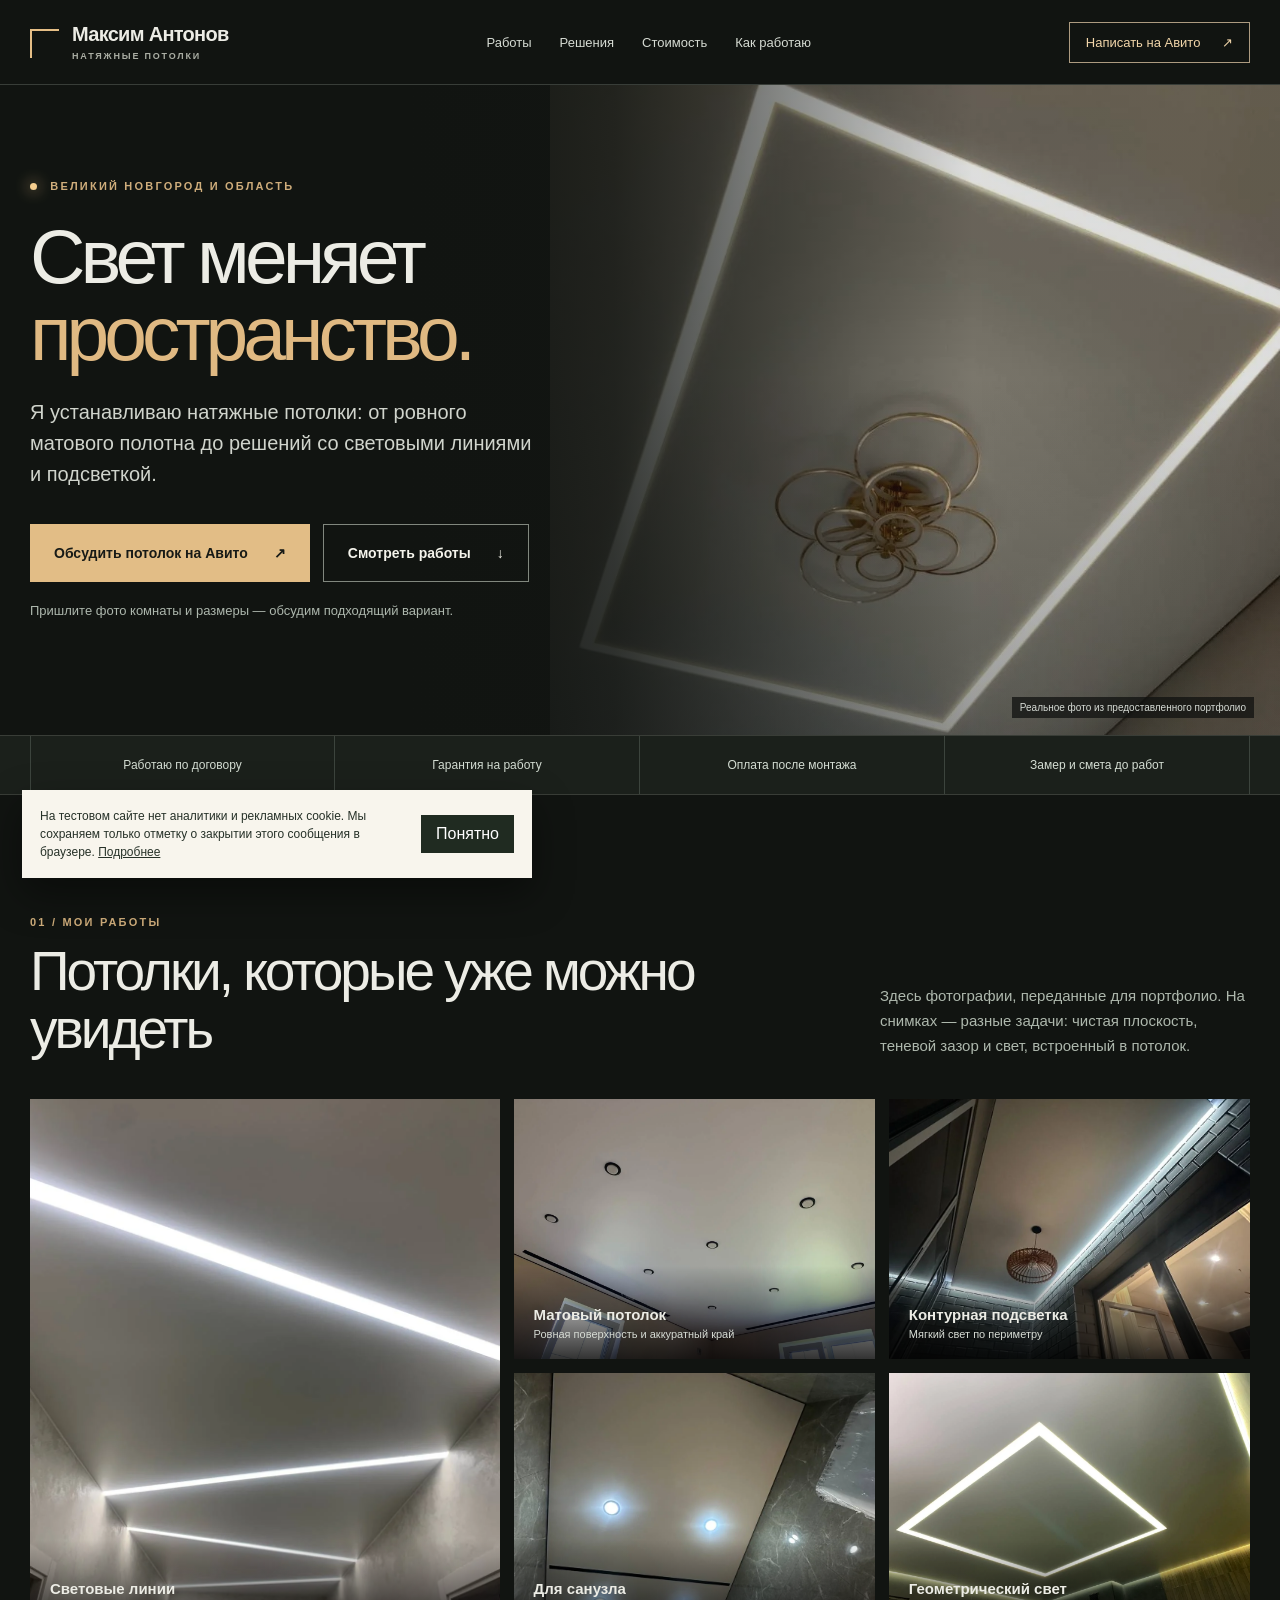
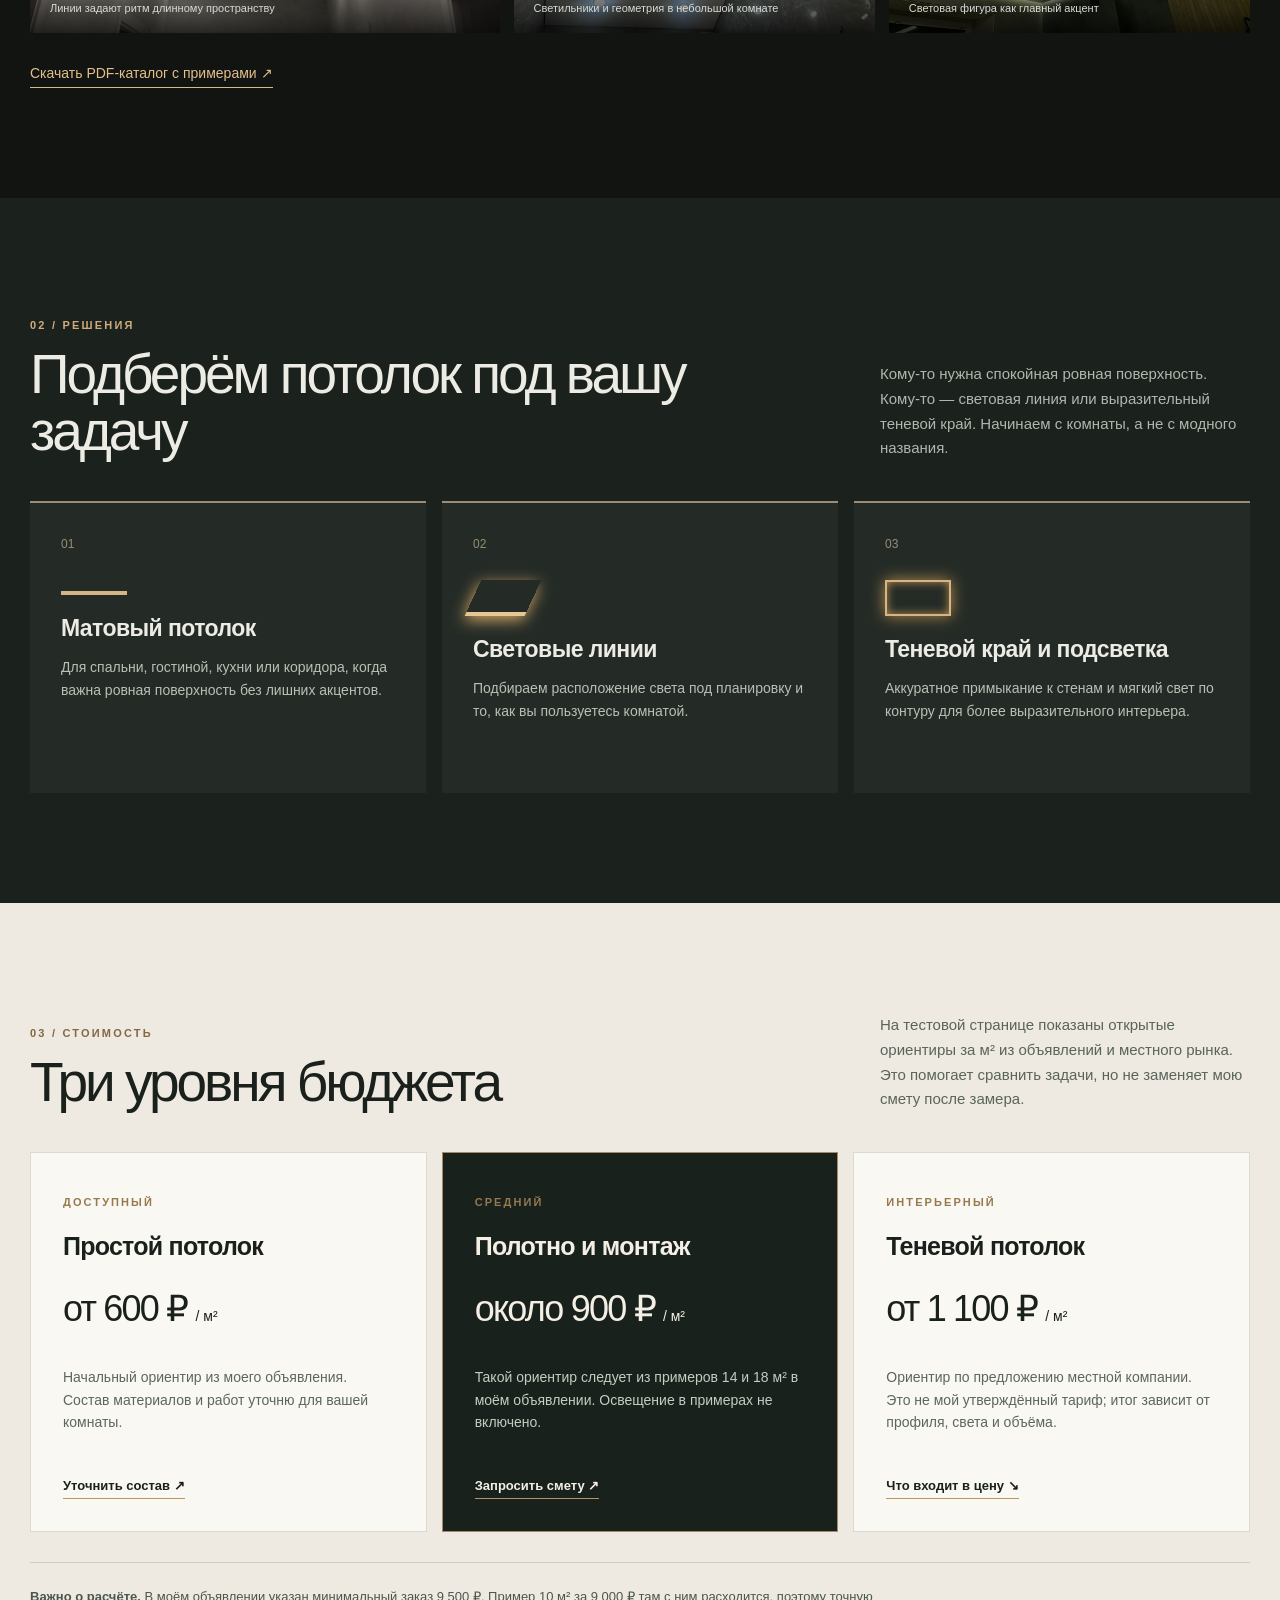
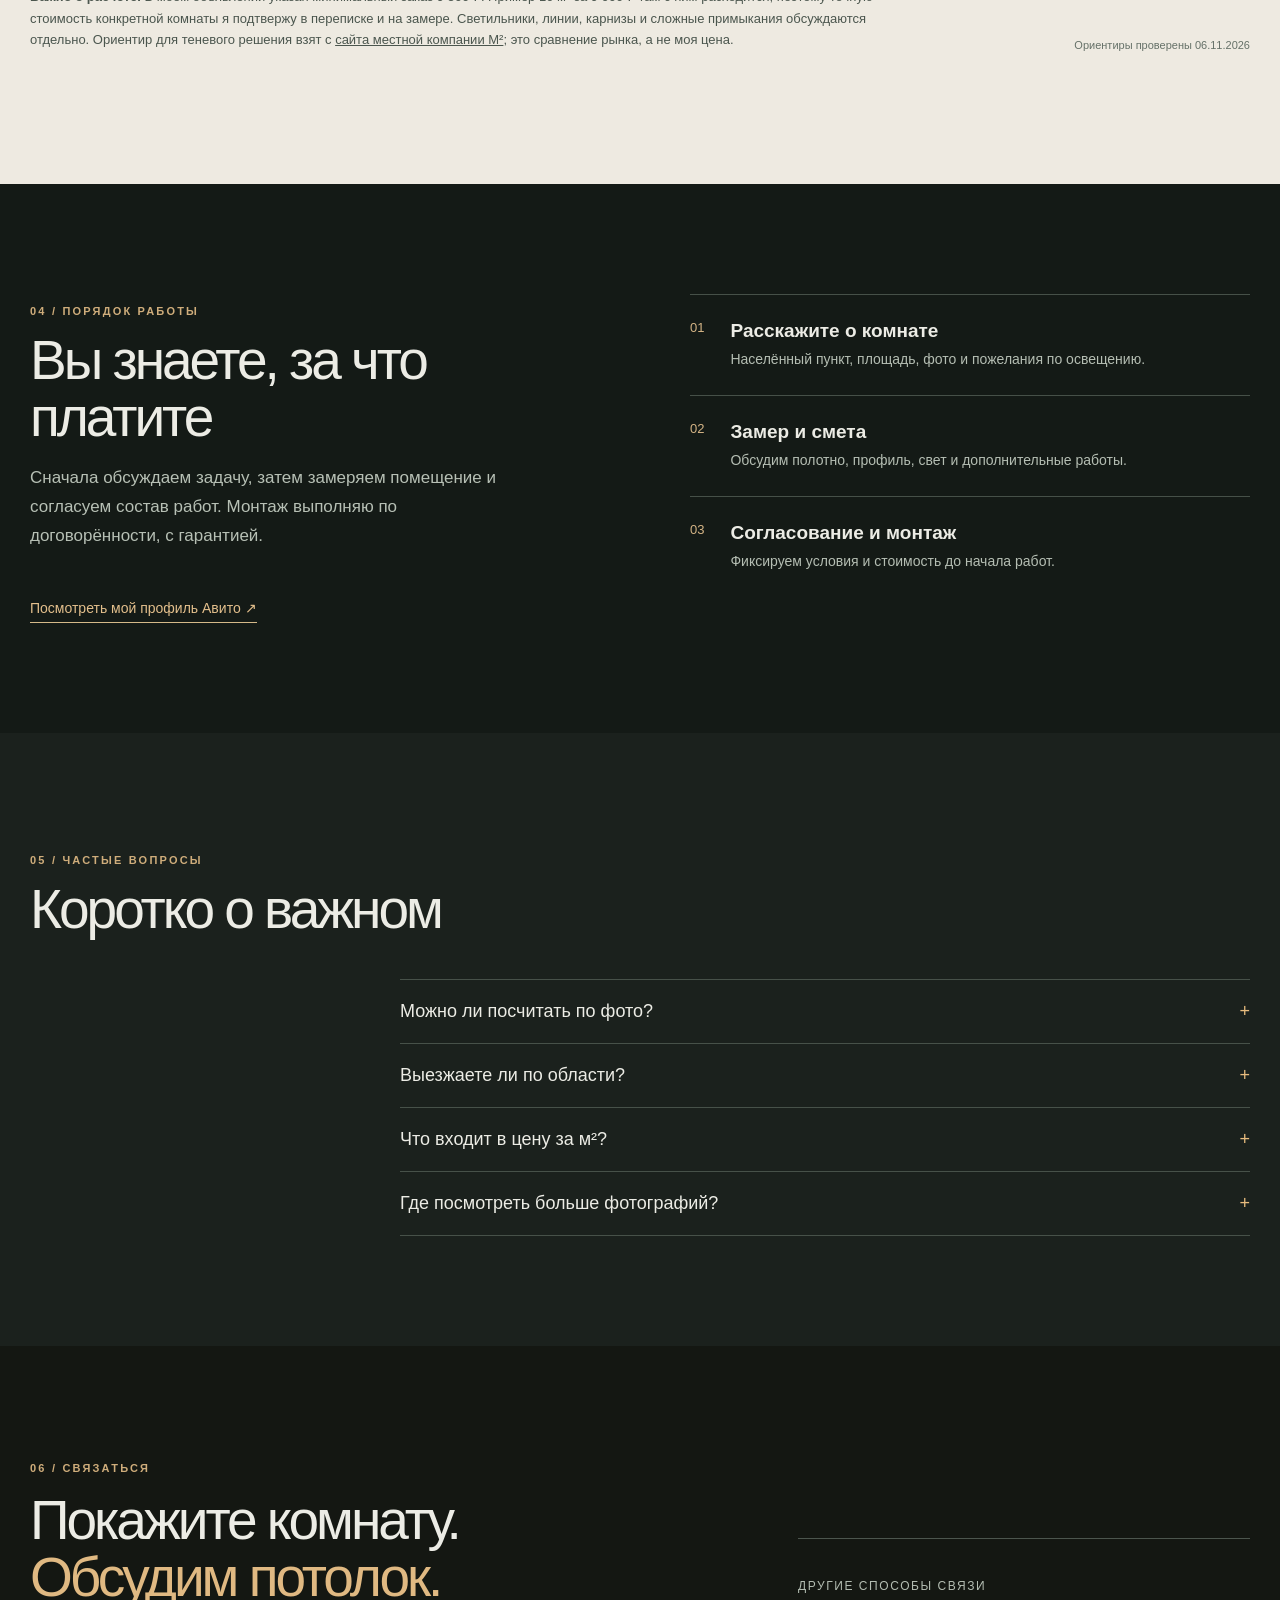
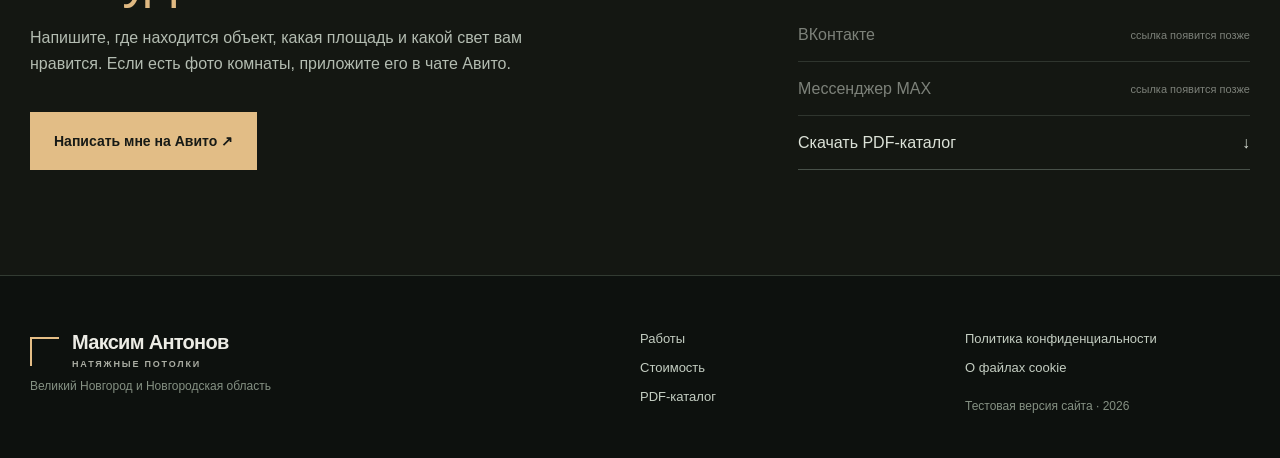
==== index.html @ 6963fe4f "Add dark stretch ceiling site concept" ====
<!doctype html>
<html lang="ru">
<head>
  <meta charset="utf-8">
  <meta name="viewport" content="width=device-width, initial-scale=1">
  <meta name="robots" content="noindex,nofollow">
  <meta name="theme-color" content="#101210">
  <title>Натяжные потолки в Великом Новгороде — Максим Антонов</title>
  <meta name="description" content="Монтаж натяжных потолков в Великом Новгороде и Новгородской области. Реальные фотографии работ, варианты потолков и ориентиры стоимости. Связь с Максимом через Авито.">
  <link rel="icon" href="favicon.svg" type="image/svg+xml">
  <link rel="stylesheet" href="styles.css">
  <script defer src="script.js"></script>
</head>
<body>
  <a class="skip" href="#main">Перейти к содержанию</a>
  <header class="site-header" id="top">
    <div class="shell header-inner">
      <a class="brand" href="#top" aria-label="Максим Антонов — главная"><span class="brand-icon" aria-hidden="true"></span><span>Максим Антонов<small>НАТЯЖНЫЕ ПОТОЛКИ</small></span></a>
      <nav class="desktop-nav" aria-label="Основная навигация"><a href="#work">Работы</a><a href="#solutions">Решения</a><a href="#prices">Стоимость</a><a href="#process">Как работаю</a></nav>
      <a class="header-contact" href="https://www.avito.ru/brands/481987609454671347df2f9328cf7c9d?src=sharing" target="_blank" rel="noopener noreferrer">Написать на Авито <span aria-hidden="true">↗</span></a>
      <button class="menu-toggle" aria-label="Открыть меню" aria-expanded="false" aria-controls="mobile-nav"><span></span><span></span></button>
    </div>
    <nav class="mobile-nav" id="mobile-nav" aria-label="Мобильная навигация" hidden><a href="#work">Работы</a><a href="#solutions">Решения</a><a href="#prices">Стоимость</a><a href="#process">Как работаю</a><a href="#contact">Контакты</a></nav>
  </header>

  <main id="main">
    <section class="hero" aria-labelledby="hero-title">
      <div class="hero-photo"><img src="assets/hero-light-frame.webp" width="960" height="1280" alt="Потолок с прямоугольной световой линией и центральной люстрой" fetchpriority="high"></div>
      <div class="hero-wash"></div>
      <div class="shell hero-content"><p class="overline"><span class="spark"></span> Великий Новгород и область</p><h1 id="hero-title">Свет меняет <em>пространство.</em></h1><p class="hero-sub">Я устанавливаю натяжные потолки: от ровного матового полотна до решений со световыми линиями и подсветкой.</p><div class="hero-actions"><a class="button primary" href="https://www.avito.ru/velikiy_novgorod/predlozheniya_uslug/natyazhnye_potolki_bez_posrednikov_4459414361" target="_blank" rel="noopener noreferrer">Обсудить потолок на Авито <span aria-hidden="true">↗</span></a><a class="button secondary" href="#work">Смотреть работы <span aria-hidden="true">↓</span></a></div><p class="hero-detail">Пришлите фото комнаты и размеры — обсудим подходящий вариант.</p></div>
      <span class="hero-photo-label">Реальное фото из предоставленного портфолио</span>
    </section>

    <section class="trust-strip" aria-label="Условия работы"><div class="shell trust-items"><span>Работаю по договору</span><span>Гарантия на работу</span><span>Оплата после монтажа</span><span>Замер и смета до работ</span></div></section>

    <section class="section work-section" id="work"><div class="shell"><div class="section-head"><div><p class="eyebrow">01 / Мои работы</p><h2>Потолки, которые уже можно увидеть</h2></div><p>Здесь фотографии, переданные для портфолио. На снимках — разные задачи: чистая плоскость, теневой зазор и свет, встроенный в потолок.</p></div><div class="gallery"><figure class="gallery-main"><img src="assets/light-lines-hall.webp" width="960" height="1280" loading="lazy" alt="Световые линии в потолке коридора"><figcaption><b>Световые линии</b><span>Линии задают ритм длинному пространству</span></figcaption></figure><figure><img src="assets/matte-shadow.webp" width="1280" height="960" loading="lazy" alt="Матовый потолок с точечными светильниками и теневым зазором"><figcaption><b>Матовый потолок</b><span>Ровная поверхность и аккуратный край</span></figcaption></figure><figure><img src="assets/balcony-light.webp" width="960" height="1280" loading="lazy" alt="Натяжной потолок на балконе с контурной подсветкой"><figcaption><b>Контурная подсветка</b><span>Мягкий свет по периметру</span></figcaption></figure><figure><img src="assets/bathroom-shadow.webp" width="960" height="1280" loading="lazy" alt="Потолок в санузле с точечными светильниками и чёрной декоративной линией"><figcaption><b>Для санузла</b><span>Светильники и геометрия в небольшой комнате</span></figcaption></figure><figure><img src="assets/light-diamond.webp" width="1280" height="960" loading="lazy" alt="Геометрическая световая линия в потолке"><figcaption><b>Геометрический свет</b><span>Световая фигура как главный акцент</span></figcaption></figure></div><a class="inline-link" href="catalog.pdf" download>Скачать PDF-каталог с примерами <span aria-hidden="true">↗</span></a></div></section>

    <section class="section solutions-section" id="solutions"><div class="shell"><div class="section-head"><div><p class="eyebrow">02 / Решения</p><h2>Подберём потолок под вашу задачу</h2></div><p>Кому-то нужна спокойная ровная поверхность. Кому-то — световая линия или выразительный теневой край. Начинаем с комнаты, а не с модного названия.</p></div><div class="solution-grid"><article class="solution"><span>01</span><div class="solution-icon basic" aria-hidden="true"></div><h3>Матовый потолок</h3><p>Для спальни, гостиной, кухни или коридора, когда важна ровная поверхность без лишних акцентов.</p></article><article class="solution"><span>02</span><div class="solution-icon line" aria-hidden="true"></div><h3>Световые линии</h3><p>Подбираем расположение света под планировку и то, как вы пользуетесь комнатой.</p></article><article class="solution"><span>03</span><div class="solution-icon glow" aria-hidden="true"></div><h3>Теневой край и подсветка</h3><p>Аккуратное примыкание к стенам и мягкий свет по контуру для более выразительного интерьера.</p></article></div></div></section>

    <section class="section price-section" id="prices"><div class="shell"><div class="section-head"><div><p class="eyebrow">03 / Стоимость</p><h2>Три уровня бюджета</h2></div><p>На тестовой странице показаны открытые ориентиры за м² из объявлений и местного рынка. Это помогает сравнить задачи, но не заменяет мою смету после замера.</p></div><div class="price-grid"><article class="price-card"><p class="tier">Доступный</p><h3>Простой потолок</h3><p class="price">от 600 ₽ <small>/ м²</small></p><p>Начальный ориентир из моего объявления. Состав материалов и работ уточню для вашей комнаты.</p><a href="https://www.avito.ru/velikiy_novgorod/predlozheniya_uslug/natyazhnye_potolki_bez_posrednikov_4459414361" target="_blank" rel="noopener noreferrer">Уточнить состав ↗</a></article><article class="price-card featured"><p class="tier">Средний</p><h3>Полотно и монтаж</h3><p class="price">около 900 ₽ <small>/ м²</small></p><p>Такой ориентир следует из примеров 14 и 18 м² в моём объявлении. Освещение в примерах не включено.</p><a href="https://www.avito.ru/velikiy_novgorod/predlozheniya_uslug/natyazhnye_potolki_bez_posrednikov_4459414361" target="_blank" rel="noopener noreferrer">Запросить смету ↗</a></article><article class="price-card"><p class="tier">Интерьерный</p><h3>Теневой потолок</h3><p class="price">от 1 100 ₽ <small>/ м²</small></p><p>Ориентир по предложению местной компании. Это не мой утверждённый тариф; итог зависит от профиля, света и объёма.</p><a href="#price-note">Что входит в цену ↘</a></article></div><div class="price-note" id="price-note"><p><strong>Важно о расчёте.</strong> В моём объявлении указан минимальный заказ 9 500 ₽. Пример 10 м² за 9 000 ₽ там с ним расходится, поэтому точную стоимость конкретной комнаты я подтвержу в переписке и на замере. Светильники, линии, карнизы и сложные примыкания обсуждаются отдельно. Ориентир для теневого решения взят с <a href="https://m2potolok.ru/" target="_blank" rel="noopener noreferrer">сайта местной компании М²</a>; это сравнение рынка, а не моя цена.</p><span>Ориентиры проверены 06.11.2026</span></div></div></section>

    <section class="section process-section" id="process"><div class="shell process-layout"><div><p class="eyebrow">04 / Порядок работы</p><h2>Вы знаете, за что платите</h2><p class="process-lead">Сначала обсуждаем задачу, затем замеряем помещение и согласуем состав работ. Монтаж выполняю по договорённости, с гарантией.</p><a class="inline-link" href="https://www.avito.ru/brands/481987609454671347df2f9328cf7c9d?src=sharing" target="_blank" rel="noopener noreferrer">Посмотреть мой профиль Авито ↗</a></div><ol><li><span>01</span><div><h3>Расскажите о комнате</h3><p>Населённый пункт, площадь, фото и пожелания по освещению.</p></div></li><li><span>02</span><div><h3>Замер и смета</h3><p>Обсудим полотно, профиль, свет и дополнительные работы.</p></div></li><li><span>03</span><div><h3>Согласование и монтаж</h3><p>Фиксируем условия и стоимость до начала работ.</p></div></li></ol></div></section>

    <section class="section faq-section" id="faq"><div class="shell"><div class="section-head"><div><p class="eyebrow">05 / Частые вопросы</p><h2>Коротко о важном</h2></div></div><div class="faq-list"><details><summary>Можно ли посчитать по фото?</summary><p>По фото и размерам я смогу обсудить вариант и дать предварительный ориентир. Точную смету подготовлю после уточнения деталей и замера.</p></details><details><summary>Выезжаете ли по области?</summary><p>Напишите ваш населённый пункт. Возможность и стоимость выезда уточню с учётом расстояния и объёма работ.</p></details><details><summary>Что входит в цену за м²?</summary><p>Состав зависит от выбранного решения. В базовом ориентире нужно отдельно уточнять полотно, профиль, монтаж и свет. Поэтому перед работой согласуем полную смету.</p></details><details><summary>Где посмотреть больше фотографий?</summary><p>Скачайте PDF-каталог на этой странице или напишите мне на Авито — покажу подходящие примеры для вашей комнаты.</p></details></div></div></section>

    <section class="contact-section" id="contact"><div class="shell contact-layout"><div><p class="eyebrow">06 / Связаться</p><h2>Покажите комнату.<br><em>Обсудим потолок.</em></h2><p>Напишите, где находится объект, какая площадь и какой свет вам нравится. Если есть фото комнаты, приложите его в чате Авито.</p><a class="button primary" href="https://www.avito.ru/brands/481987609454671347df2f9328cf7c9d?src=sharing" target="_blank" rel="noopener noreferrer">Написать мне на Авито ↗</a></div><div class="contact-other"><p>Другие способы связи</p><button type="button" disabled title="Ссылка будет добавлена позже">ВКонтакте <span>ссылка появится позже</span></button><button type="button" disabled title="Ссылка будет добавлена позже">Мессенджер MAX <span>ссылка появится позже</span></button><a href="catalog.pdf" download>Скачать PDF-каталог <span aria-hidden="true">↓</span></a></div></div></section>
  </main>
  <footer class="site-footer"><div class="shell footer-grid"><div><a class="brand" href="#top"><span class="brand-icon" aria-hidden="true"></span><span>Максим Антонов<small>НАТЯЖНЫЕ ПОТОЛКИ</small></span></a><p>Великий Новгород и Новгородская область</p></div><div><a href="#work">Работы</a><a href="#prices">Стоимость</a><a href="catalog.pdf" download>PDF-каталог</a></div><div><a href="privacy.html">Политика конфиденциальности</a><a href="privacy.html#cookies">О файлах cookie</a><p>Тестовая версия сайта · 2026</p></div></div></footer>
  <aside class="cookie-note" id="cookie-note" aria-label="Информация о хранении настроек" hidden><p>На тестовом сайте нет аналитики и рекламных cookie. Мы сохраняем только отметку о закрытии этого сообщения в браузере. <a href="privacy.html#cookies">Подробнее</a></p><button type="button" id="cookie-ok">Понятно</button></aside>
</body>
</html>
---- styles.css ----
@font-face{font-family:Inter;src:local('Arial')}*{box-sizing:border-box}html{scroll-behavior:smooth}body{margin:0;background:#111411;color:#ecece5;font-family:Arial,Helvetica,sans-serif}img{display:block;max-width:100%}a{color:inherit}button{font:inherit}.shell{width:min(1220px,calc(100% - 52px));margin-inline:auto}.skip{position:absolute;left:15px;top:-80px;background:#e9c797;color:#111;padding:12px;z-index:100}.skip:focus{top:12px}a:focus-visible,button:focus-visible,summary:focus-visible{outline:3px solid #e8bd75;outline-offset:4px}.site-header{position:relative;z-index:20;background:#111411;border-bottom:1px solid #383d38}.header-inner{display:flex;align-items:center;justify-content:space-between;gap:30px;min-height:84px}.brand{display:inline-flex;align-items:center;gap:13px;text-decoration:none;font-size:20px;font-weight:700;letter-spacing:-.035em;white-space:nowrap}.brand small{display:block;font-size:9px;letter-spacing:.2em;color:#abaea4;margin-top:5px}.brand-icon{width:29px;height:29px;border-top:2px solid #e5be86;border-left:2px solid #e5be86;transform:translateY(1px)}.desktop-nav{display:flex;gap:28px}.desktop-nav a,.header-contact{text-decoration:none;font-size:13px;color:#d6dbd3}.desktop-nav a:hover,.header-contact:hover{color:#eac791}.header-contact{white-space:nowrap;border:1px solid #ad9b80;padding:12px 16px;color:#f2d6aa}.header-contact span{margin-left:18px}.menu-toggle,.mobile-nav{display:none}.hero{position:relative;min-height:650px;display:flex;align-items:center;overflow:hidden;background:#161716}.hero-photo{position:absolute;inset:0 0 0 43%;overflow:hidden}.hero-photo img{width:100%;height:100%;object-fit:cover;object-position:50% 42%}.hero-wash{position:absolute;inset:0;background:linear-gradient(90deg,#111411 0%,#111411 32%,rgba(17,20,17,.83) 48%,rgba(17,20,17,.14) 76%),linear-gradient(0deg,rgba(17,20,17,.35),transparent 55%)}.hero-content{position:relative;padding-top:80px;padding-bottom:100px}.overline,.eyebrow{font-size:11px;letter-spacing:.2em;text-transform:uppercase;font-weight:700;color:#cfad7b}.spark{display:inline-block;width:7px;height:7px;background:#f5ce8e;border-radius:50%;box-shadow:0 0 15px #f5ce8e;margin-right:8px}.hero h1{font-size:clamp(64px,6vw,94px);letter-spacing:-.065em;line-height:.99;max-width:750px;margin:26px 0;font-weight:500}.hero h1 em,.contact-section h2 em{font-style:normal;color:#e0b982}.hero-sub{font-size:20px;line-height:1.55;max-width:510px;color:#d0d4cc}.hero-actions{display:flex;gap:13px;flex-wrap:wrap;margin-top:34px}.button{min-height:58px;display:inline-flex;align-items:center;justify-content:space-between;gap:26px;padding:16px 24px;text-decoration:none;font-size:14px;font-weight:700;transition:background .2s,color .2s}.button.primary{background:#e2bd86;color:#171a16}.button.primary:hover{background:#f0d3a8}.button.secondary{border:1px solid #81877e;color:#f5f4ec}.button.secondary:hover{background:#333a32}.hero-detail{font-size:13px;color:#adb7ad;margin-top:21px}.hero-photo-label{position:absolute;right:26px;bottom:17px;padding:5px 8px;background:rgba(15,17,15,.74);font-size:10px;color:#d6dbd5}.trust-strip{border-block:1px solid #393d37;background:#1b201b}.trust-items{display:grid;grid-template-columns:repeat(4,1fr)}.trust-items span{padding:22px 25px;border-right:1px solid #3c443d;font-size:12px;text-align:center;color:#d4ddd3}.trust-items span:first-child{border-left:1px solid #3c443d}.section{padding:110px 0}.section-head{display:flex;justify-content:space-between;gap:60px;align-items:end;margin-bottom:40px}.section-head h2,.process-layout h2,.contact-section h2,.privacy-page h1{font-size:clamp(39px,4.3vw,65px);line-height:1.05;letter-spacing:-.055em;font-weight:500;margin:15px 0 0;max-width:720px}.section-head>p{max-width:370px;font-size:15px;line-height:1.65;color:#aeb8ad;margin:0}.work-section{background:#111411}.gallery{display:grid;grid-template-columns:1.3fr 1fr 1fr;grid-template-rows:260px 260px;gap:14px}.gallery figure{position:relative;margin:0;overflow:hidden;background:#282d29}.gallery-main{grid-row:span 2}.gallery img{width:100%;height:100%;object-fit:cover;transition:transform .4s}.gallery figure:hover img{transform:scale(1.03)}.gallery-main img{object-position:center 28%}.gallery figcaption{position:absolute;inset:auto 0 0;background:linear-gradient(transparent,rgba(0,0,0,.8));padding:40px 20px 19px;display:flex;flex-direction:column;gap:5px}.gallery figcaption b{font-size:15px}.gallery figcaption span{font-size:11px;color:#d6dbd4}.inline-link{display:inline-block;text-decoration:none;border-bottom:1px solid #d5b989;padding:6px 0;color:#e3bf8c;font-size:14px;margin-top:26px}.solutions-section{background:#1b211d}.solution-grid{display:grid;grid-template-columns:repeat(3,1fr);gap:16px}.solution{background:#242b26;padding:31px;min-height:292px;border-top:2px solid #9e8b71}.solution>span{color:#998c75;font-size:12px}.solution h3{font-size:23px;letter-spacing:-.025em;margin:20px 0 10px}.solution p{font-size:14px;line-height:1.65;color:#b7c0b5}.solution-icon{height:53px;width:66px;margin-top:28px;border:1px solid #d4b583}.solution-icon.basic{height:15px;border-bottom:4px solid #d4b583;border-top:0;border-inline:0}.solution-icon.line{height:36px;width:60px;border:0;border-bottom:4px solid #e6c692;transform:skew(-25deg);box-shadow:0 4px 14px #d2a76a}.solution-icon.glow{height:36px;border:2px solid #d4b583;box-shadow:0 0 15px #b58a52,inset 0 0 10px #b58a52}.price-section{background:#eeeae1;color:#1a211c}.price-section .eyebrow{color:#846843}.price-section .section-head>p{color:#59645b}.price-grid{display:grid;grid-template-columns:repeat(3,1fr);gap:15px}.price-card{display:flex;flex-direction:column;background:#f9f8f3;padding:32px;min-height:380px;border:1px solid #d9dbd0}.price-card.featured{background:#18211b;color:#f3efe5;border-color:#a68960}.tier{font-size:11px;text-transform:uppercase;letter-spacing:.19em;color:#96794d;font-weight:700}.price-card h3{font-size:25px;letter-spacing:-.03em;margin:13px 0 5px}.price{font-size:36px;letter-spacing:-.05em;margin:22px 0}.price small{font-size:14px;letter-spacing:0}.price-card>p:not(.price):not(.tier){font-size:14px;line-height:1.6;color:#5b675d;flex:1}.price-card.featured>p:not(.price):not(.tier){color:#c4cdc1}.price-card a{align-self:start;text-decoration:none;border-bottom:1px solid #ba9361;padding-bottom:5px;font-size:13px;font-weight:700}.price-note{display:flex;justify-content:space-between;align-items:end;gap:30px;margin-top:30px;padding:23px 0;border-top:1px solid #c9cec6}.price-note p{max-width:850px;font-size:13px;line-height:1.65;color:#4b564e;margin:0}.price-note span{font-size:11px;color:#657168;white-space:nowrap}.process-section{background:#141a16}.process-layout{display:grid;grid-template-columns:1fr 1fr;gap:100px}.process-lead{font-size:17px;line-height:1.7;color:#b7c0b5;max-width:500px}.process-layout ol{padding:0;margin:0;list-style:none}.process-layout li{display:flex;gap:26px;border-top:1px solid #465048;padding:25px 0}.process-layout li>span{color:#d5b586;font-size:13px}.process-layout h3{font-size:19px;margin:0 0 7px}.process-layout li p{margin:0;color:#b5beb3;font-size:14px;line-height:1.5}.faq-section{background:#1b211d}.faq-list{max-width:850px;margin-left:auto}.faq-list details{border-top:1px solid #475149;padding:21px 0}.faq-list details:last-child{border-bottom:1px solid #475149}.faq-list summary{cursor:pointer;font-size:18px;list-style:none;display:flex;justify-content:space-between;gap:20px}.faq-list summary::after{content:'+';color:#e8bc7e}.faq-list details[open] summary::after{content:'−'}.faq-list details p{max-width:700px;color:#b4beb4;font-size:14px;line-height:1.7}.contact-section{background:#141712;padding:105px 0}.contact-layout{display:grid;grid-template-columns:1.5fr 1fr;gap:90px}.contact-section h2{margin:18px 0}.contact-section p:not(.eyebrow){color:#b3bcb1;font-size:16px;line-height:1.6;max-width:540px}.contact-section .button{margin-top:20px}.contact-other{align-self:end;padding:26px 0 0;border-top:1px solid #4c554d}.contact-other>p{font-size:12px!important;text-transform:uppercase;letter-spacing:.13em}.contact-other button,.contact-other a{width:100%;min-height:54px;display:flex;align-items:center;justify-content:space-between;background:transparent;color:#dce2d8;border:0;border-bottom:1px solid #485149;text-align:left;text-decoration:none;font-size:16px;padding:11px 0}.contact-other button:disabled{opacity:.52;cursor:not-allowed}.contact-other button span{font-size:11px}.site-footer{background:#0d110e;padding:55px 0 35px;border-top:1px solid #323b32}.footer-grid{display:grid;grid-template-columns:2fr 1fr 1fr;gap:40px}.footer-grid>div:not(:first-child){display:flex;flex-direction:column;gap:14px}.footer-grid a:not(.brand){text-decoration:none;font-size:13px;color:#c4cec2}.footer-grid p{font-size:12px;color:#859183;margin:10px 0}.cookie-note{position:fixed;z-index:60;left:22px;bottom:22px;max-width:510px;background:#f8f5ed;color:#263128;padding:17px 18px;box-shadow:0 16px 40px rgba(0,0,0,.4);display:flex;gap:20px;align-items:center}.cookie-note[hidden]{display:none}.cookie-note p{font-size:12px;line-height:1.5;margin:0}.cookie-note button{background:#202b21;color:white;border:0;padding:10px 15px;cursor:pointer}.privacy-page{background:#f3f2eb;color:#1b231d;min-height:75vh;padding:90px 0}.privacy-page .content{max-width:860px}.privacy-page h1{font-size:50px;margin-bottom:32px}.privacy-page h2{font-size:24px;margin-top:40px}.privacy-page p,.privacy-page li{font-size:15px;line-height:1.7;color:#445047}.privacy-page a{color:#4e653e}.privacy-page .eyebrow{color:#947246}@media(max-width:1000px){.desktop-nav{display:none}.section-head{display:block}.section-head>p{margin-top:20px;max-width:700px}.gallery{grid-template-columns:1fr 1fr;grid-template-rows:320px 250px 250px}.gallery-main{grid-column:span 2;grid-row:span 1}.process-layout{gap:35px}.contact-layout{gap:35px}}@media(max-width:700px){.shell{width:min(100% - 34px,1220px)}.header-inner{min-height:67px}.brand{font-size:16px}.brand small{font-size:8px}.brand-icon{width:22px;height:22px}.header-contact{display:none}.menu-toggle{display:flex;flex-direction:column;gap:6px;background:none;border:0;padding:12px;cursor:pointer}.menu-toggle span{width:23px;height:2px;background:#e7c28d}.mobile-nav:not([hidden]){display:flex;flex-direction:column;padding:16px 18px 25px;gap:16px;border-top:1px solid #353f36}.mobile-nav a{text-decoration:none;font-size:15px}.hero{min-height:710px;align-items:end}.hero-photo{inset:0}.hero-photo img{object-position:center 33%}.hero-wash{background:linear-gradient(0deg,#111411 0%,rgba(17,20,17,.93) 28%,rgba(17,20,17,.47) 67%,rgba(17,20,17,.1) 100%)}.hero-content{padding-top:290px;padding-bottom:75px}.hero h1{font-size:clamp(51px,13vw,72px);max-width:590px}.hero-sub{font-size:16px}.hero-photo-label{font-size:9px;bottom:7px;right:9px}.hero-actions{display:block}.hero-actions .button{width:100%;margin-bottom:10px}.hero-detail{margin-top:12px}.trust-items{grid-template-columns:1fr 1fr}.trust-items span{font-size:11px;padding:17px 10px}.section{padding:73px 0}.section-head h2,.process-layout h2,.contact-section h2{font-size:40px}.gallery{grid-template-columns:1fr 1fr;grid-template-rows:270px 180px 180px;gap:8px}.gallery-main{grid-column:span 2}.gallery figcaption{padding:20px 12px 12px}.gallery figcaption b{font-size:12px}.gallery figcaption span{display:none}.solution-grid,.price-grid,.process-layout,.contact-layout{grid-template-columns:1fr}.solution{min-height:auto}.price-card{min-height:300px}.price-note{display:block}.price-note span{display:block;margin-top:15px}.faq-list{margin:0}.contact-layout{gap:60px}.footer-grid{grid-template-columns:1fr 1fr}.footer-grid>div:first-child{grid-column:span 2}.cookie-note{left:10px;right:10px;bottom:10px;max-width:none}.privacy-page{padding:55px 0}.privacy-page h1{font-size:40px}}@media(max-width:390px){.hero h1{font-size:46px}.hero-content{padding-top:250px}.gallery{grid-template-rows:240px 155px 155px}.price-card{padding:24px}.cookie-note{display:block}.cookie-note button{margin-top:10px}}@media(prefers-reduced-motion:reduce){html{scroll-behavior:auto}*,*:before,*:after{transition:none!important;animation:none!important}}
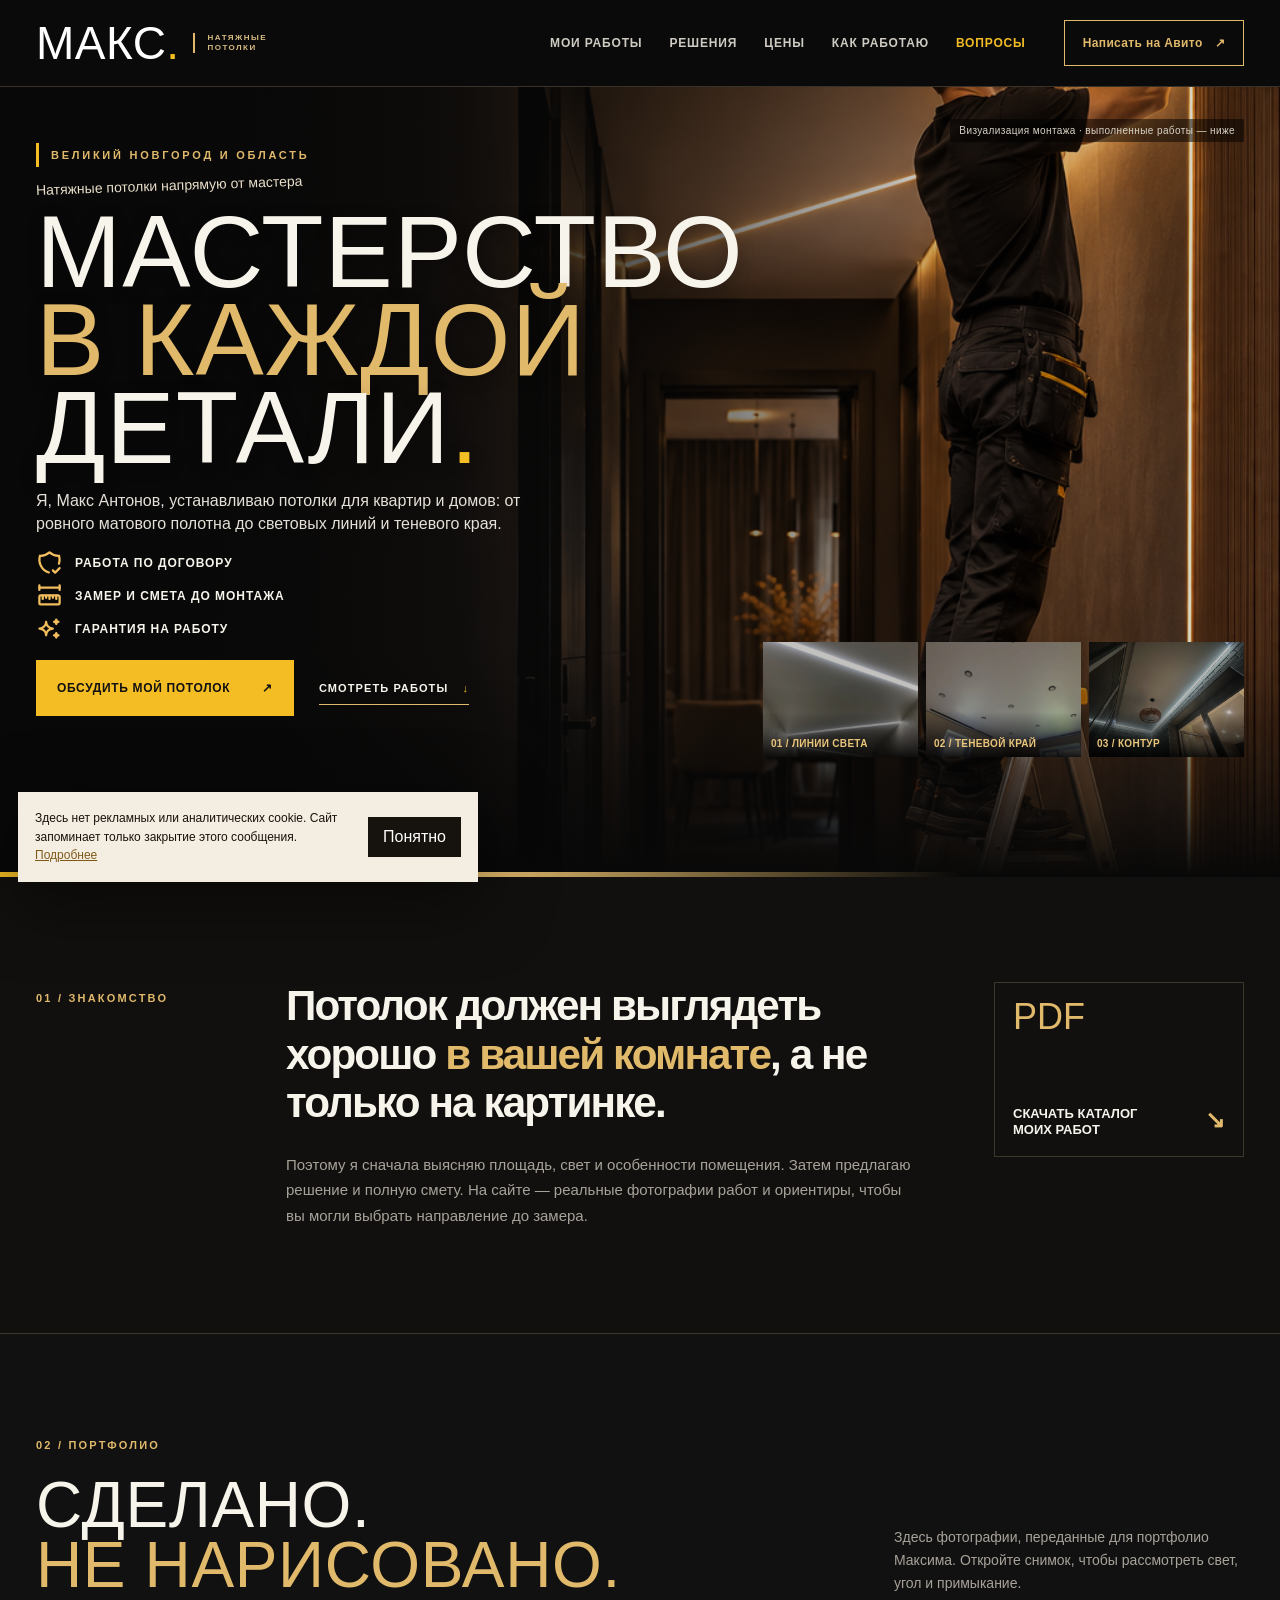
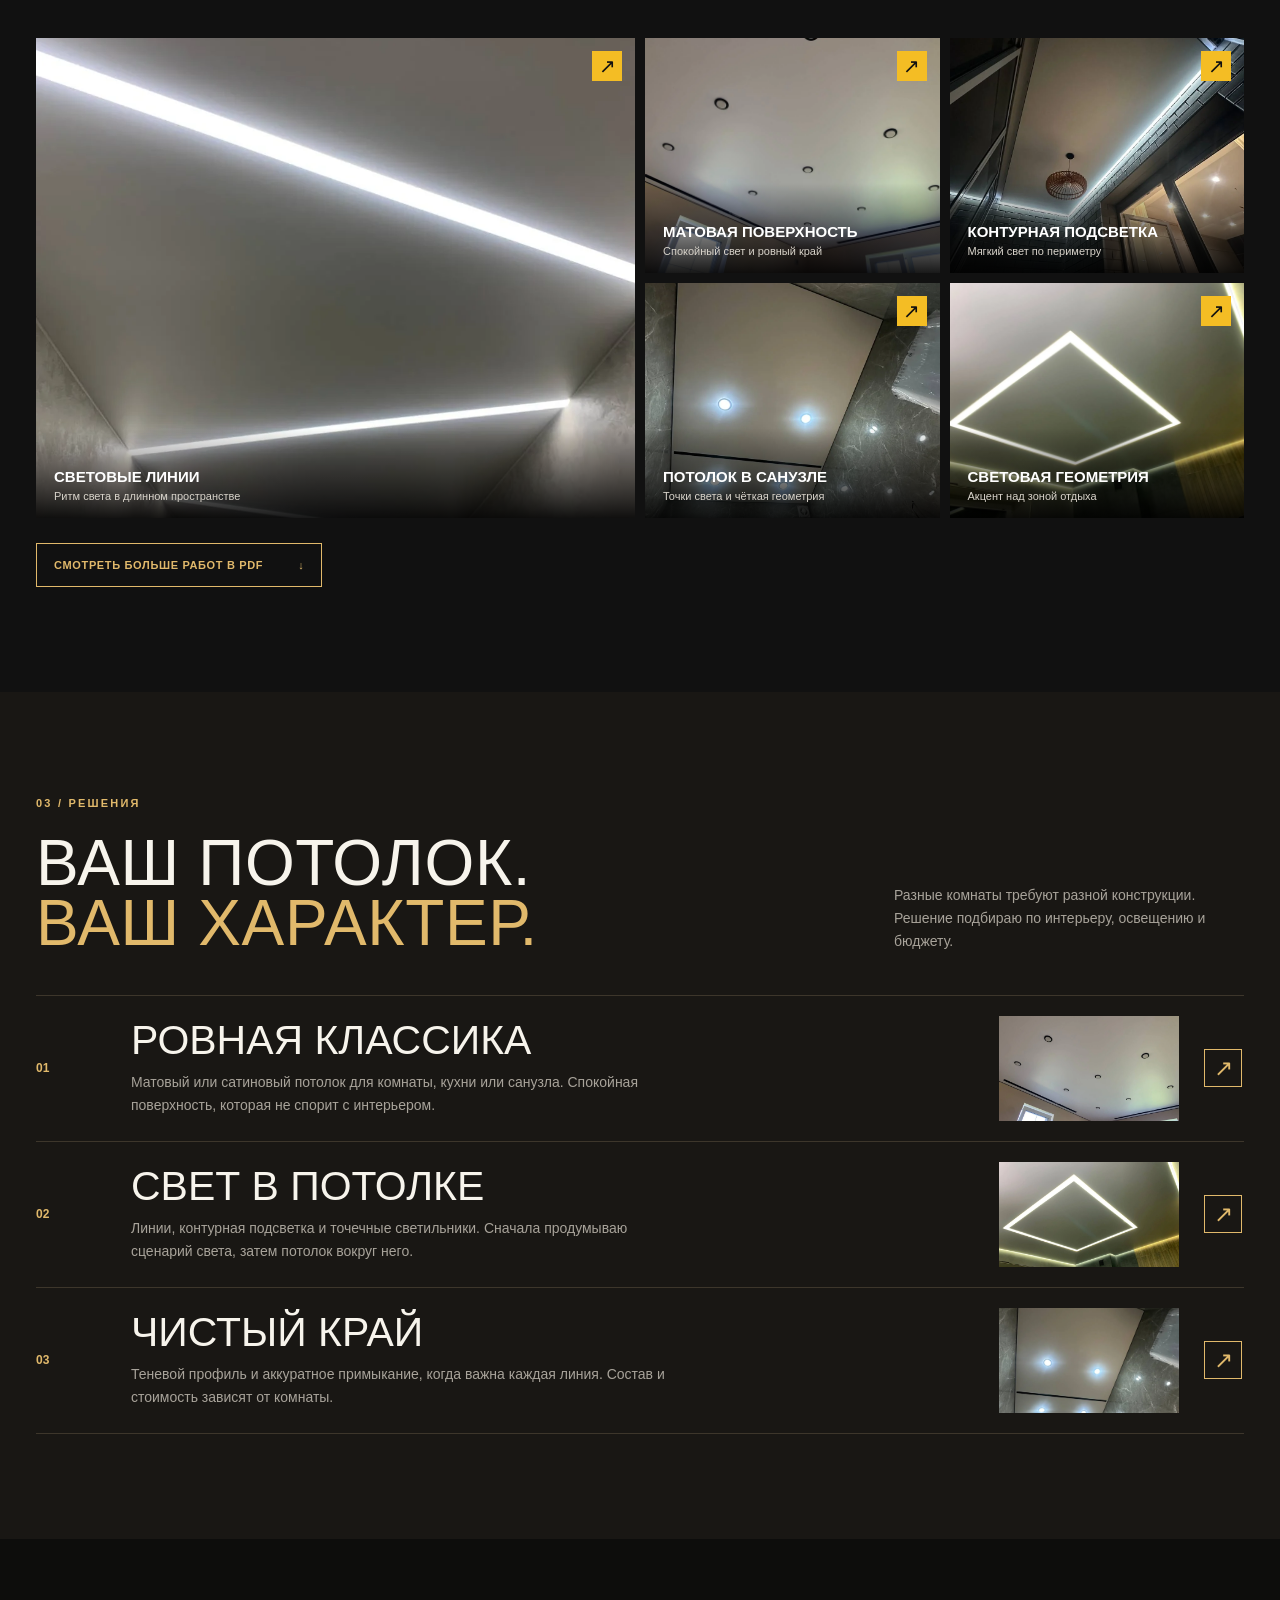
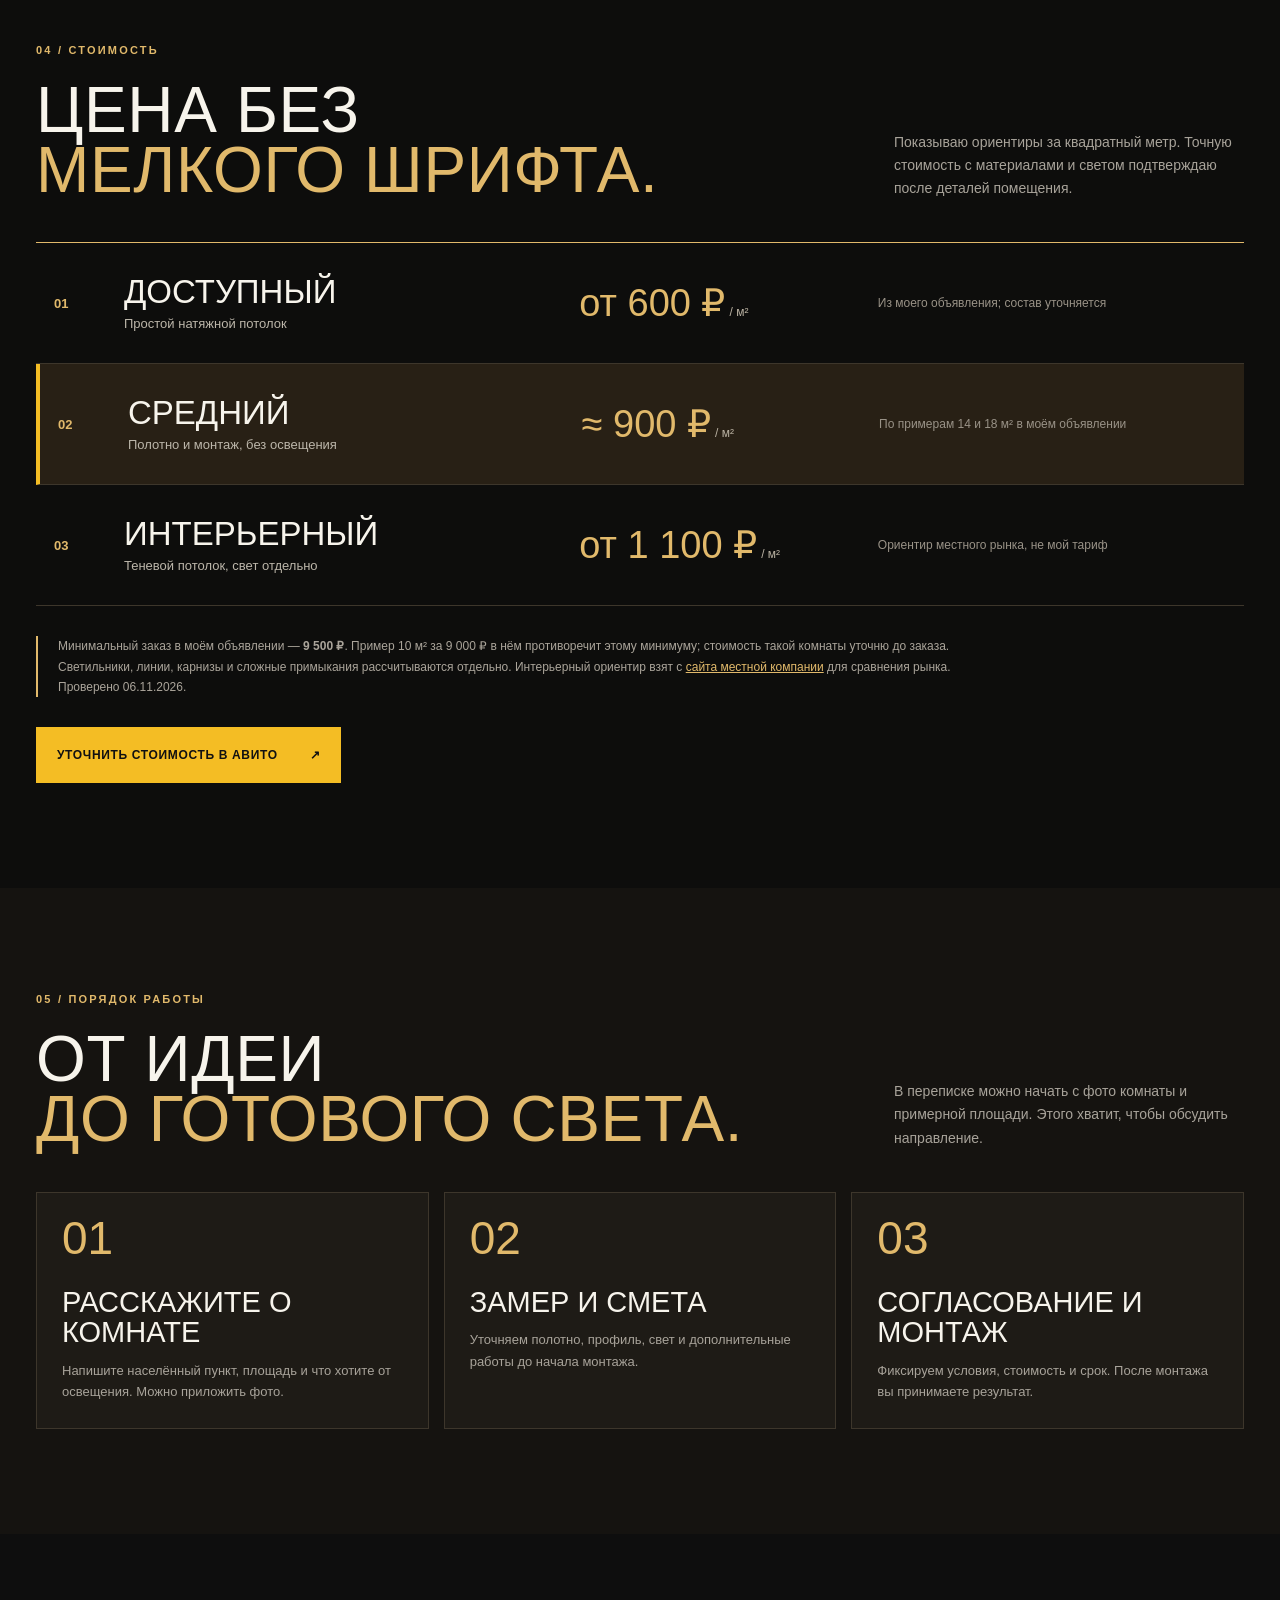
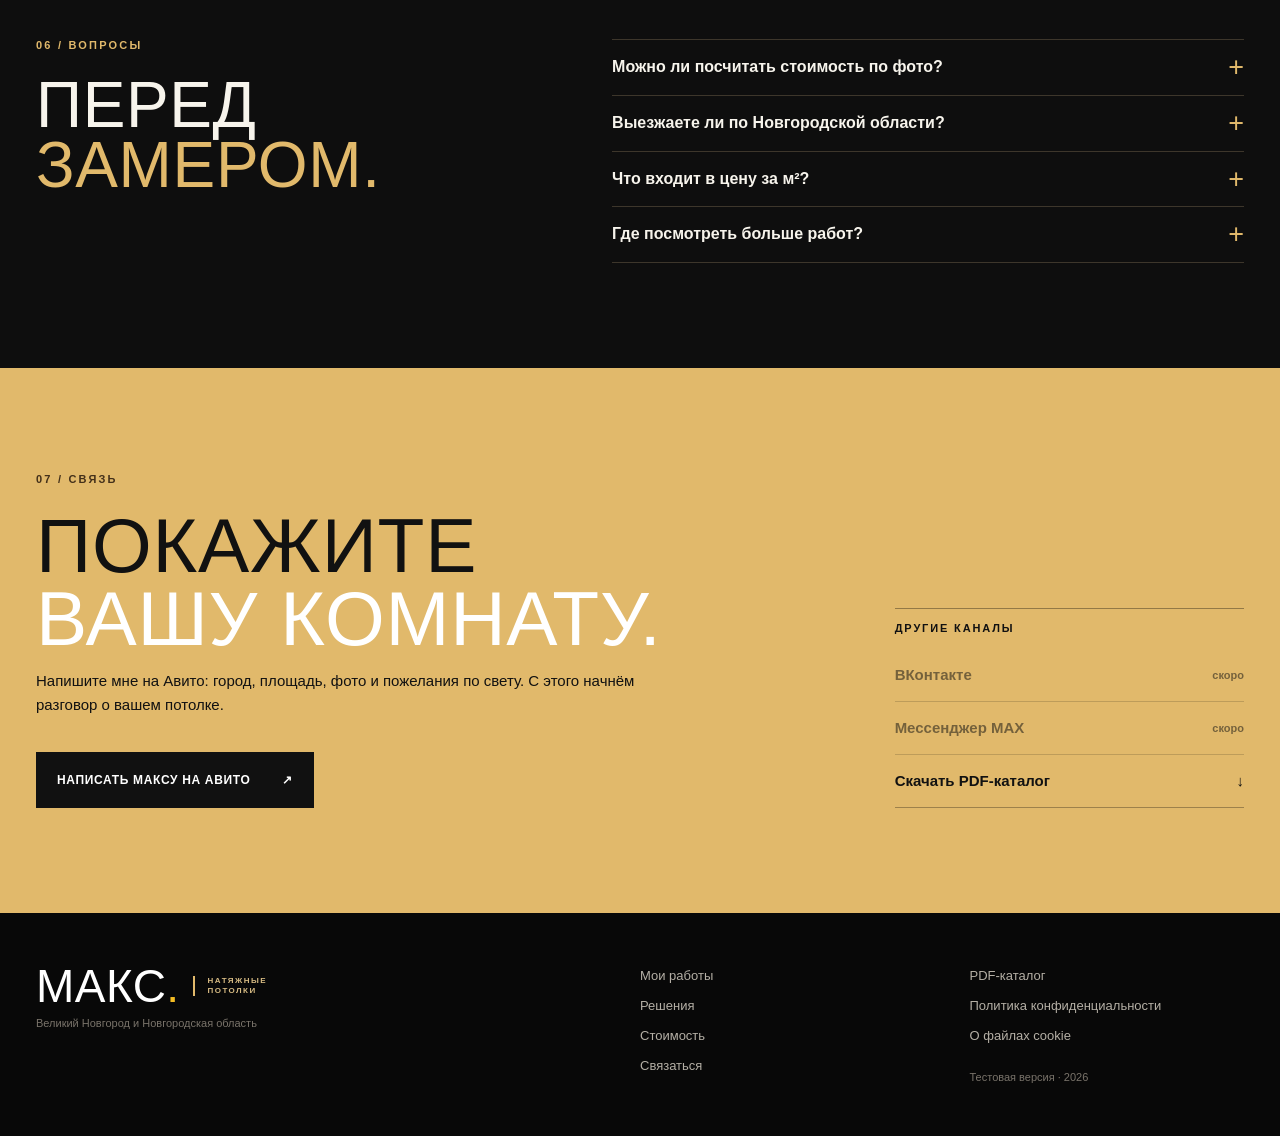
==== commit bde9453c: "Redesign site to match dark gold installation references" ====
--- a/index.html
+++ b/index.html
@@ -3,49 +3,117 @@
 <head>
   <meta charset="utf-8">
   <meta name="viewport" content="width=device-width, initial-scale=1">
-  <meta name="robots" content="noindex,nofollow">
-  <meta name="theme-color" content="#101210">
-  <title>Натяжные потолки в Великом Новгороде — Максим Антонов</title>
-  <meta name="description" content="Монтаж натяжных потолков в Великом Новгороде и Новгородской области. Реальные фотографии работ, варианты потолков и ориентиры стоимости. Связь с Максимом через Авито.">
+  <meta name="robots" content="index,follow">
+  <meta name="theme-color" content="#0b0b0b">
+  <meta name="description" content="Натяжные потолки в Великом Новгороде и области: реальные работы Максима Антонова, варианты со световыми линиями, ориентиры стоимости и связь через Авито.">
+  <link rel="canonical" href="https://mixailalecseevich-glitch.github.io/maksim-antonov-potolki-novgorod/">
   <link rel="icon" href="favicon.svg" type="image/svg+xml">
+  <link rel="preload" as="image" href="assets/hero-installation-wide.png" media="(min-width: 761px)">
+  <link rel="preload" as="image" href="assets/hero-installation-portrait.png" media="(max-width: 760px)">
   <link rel="stylesheet" href="styles.css">
   <script defer src="script.js"></script>
+  <title>Натяжные потолки в Великом Новгороде — Макс Антонов</title>
 </head>
 <body>
-  <a class="skip" href="#main">Перейти к содержанию</a>
+  <a class="skip-link" href="#main">Перейти к содержанию</a>
   <header class="site-header" id="top">
-    <div class="shell header-inner">
-      <a class="brand" href="#top" aria-label="Максим Антонов — главная"><span class="brand-icon" aria-hidden="true"></span><span>Максим Антонов<small>НАТЯЖНЫЕ ПОТОЛКИ</small></span></a>
-      <nav class="desktop-nav" aria-label="Основная навигация"><a href="#work">Работы</a><a href="#solutions">Решения</a><a href="#prices">Стоимость</a><a href="#process">Как работаю</a></nav>
-      <a class="header-contact" href="https://www.avito.ru/brands/481987609454671347df2f9328cf7c9d?src=sharing" target="_blank" rel="noopener noreferrer">Написать на Авито <span aria-hidden="true">↗</span></a>
-      <button class="menu-toggle" aria-label="Открыть меню" aria-expanded="false" aria-controls="mobile-nav"><span></span><span></span></button>
+    <div class="header-inner shell">
+      <a class="brand" href="#top" aria-label="Макс Антонов, главная">
+        <span class="brand-word">МАКС<span class="brand-dot">.</span></span>
+        <span class="brand-sub">НАТЯЖНЫЕ<br>ПОТОЛКИ</span>
+      </a>
+      <nav class="desktop-nav" aria-label="Основное меню">
+        <a href="#work">Мои работы</a><a href="#solutions">Решения</a><a href="#prices">Цены</a><a href="#process">Как работаю</a><a href="#faq">Вопросы</a>
+      </nav>
+      <a class="header-cta" href="https://www.avito.ru/velikiy_novgorod/predlozheniya_uslug/natyazhnye_potolki_bez_posrednikov_4459414361" target="_blank" rel="noopener noreferrer">Написать на Авито <span aria-hidden="true">↗</span></a>
+      <button class="menu-toggle" type="button" aria-label="Открыть меню" aria-expanded="false" aria-controls="mobile-nav"><span></span><span></span><span></span></button>
     </div>
-    <nav class="mobile-nav" id="mobile-nav" aria-label="Мобильная навигация" hidden><a href="#work">Работы</a><a href="#solutions">Решения</a><a href="#prices">Стоимость</a><a href="#process">Как работаю</a><a href="#contact">Контакты</a></nav>
+    <nav class="mobile-nav" id="mobile-nav" aria-label="Мобильное меню" hidden>
+      <a href="#work">Мои работы <span>01</span></a><a href="#solutions">Решения <span>02</span></a><a href="#prices">Стоимость <span>03</span></a><a href="#process">Как работаю <span>04</span></a><a href="#faq">Вопросы <span>05</span></a><a href="#contact">Контакты <span>06</span></a>
+      <a class="mobile-nav-cta" href="https://www.avito.ru/velikiy_novgorod/predlozheniya_uslug/natyazhnye_potolki_bez_posrednikov_4459414361" target="_blank" rel="noopener noreferrer">Написать Максу на Авито ↗</a>
+    </nav>
   </header>
 
   <main id="main">
     <section class="hero" aria-labelledby="hero-title">
-      <div class="hero-photo"><img src="assets/hero-light-frame.webp" width="960" height="1280" alt="Потолок с прямоугольной световой линией и центральной люстрой" fetchpriority="high"></div>
-      <div class="hero-wash"></div>
-      <div class="shell hero-content"><p class="overline"><span class="spark"></span> Великий Новгород и область</p><h1 id="hero-title">Свет меняет <em>пространство.</em></h1><p class="hero-sub">Я устанавливаю натяжные потолки: от ровного матового полотна до решений со световыми линиями и подсветкой.</p><div class="hero-actions"><a class="button primary" href="https://www.avito.ru/velikiy_novgorod/predlozheniya_uslug/natyazhnye_potolki_bez_posrednikov_4459414361" target="_blank" rel="noopener noreferrer">Обсудить потолок на Авито <span aria-hidden="true">↗</span></a><a class="button secondary" href="#work">Смотреть работы <span aria-hidden="true">↓</span></a></div><p class="hero-detail">Пришлите фото комнаты и размеры — обсудим подходящий вариант.</p></div>
-      <span class="hero-photo-label">Реальное фото из предоставленного портфолио</span>
+      <picture class="hero-image">
+        <source media="(max-width: 760px)" srcset="assets/hero-installation-portrait.png">
+        <img src="assets/hero-installation-wide.png" width="1696" height="960" fetchpriority="high" alt="Концептуальная иллюстрация процесса установки натяжного потолка">
+      </picture>
+      <div class="hero-shade"></div>
+      <div class="shell hero-layout">
+        <div class="hero-copy">
+          <div class="hero-kicker"><span class="gold-rule"></span> ВЕЛИКИЙ НОВГОРОД И ОБЛАСТЬ</div>
+          <p class="hero-note">Натяжные потолки напрямую от мастера</p>
+          <h1 id="hero-title">МАСТЕРСТВО<br><span>В КАЖДОЙ</span><br>ДЕТАЛИ<span class="period">.</span></h1>
+          <p class="hero-lead">Я, Макс Антонов, устанавливаю потолки для квартир и домов: от ровного матового полотна до световых линий и теневого края.</p>
+          <ul class="hero-benefits" aria-label="Условия работы">
+            <li><img src="assets/shield-check.svg" alt="" aria-hidden="true"><span>Работа по договору</span></li>
+            <li><img src="assets/ruler-measure.svg" alt="" aria-hidden="true"><span>Замер и смета до монтажа</span></li>
+            <li><img src="assets/sparkles.svg" alt="" aria-hidden="true"><span>Гарантия на работу</span></li>
+          </ul>
+          <div class="hero-actions"><a class="button button-gold" href="https://www.avito.ru/velikiy_novgorod/predlozheniya_uslug/natyazhnye_potolki_bez_posrednikov_4459414361" target="_blank" rel="noopener noreferrer">Обсудить мой потолок <span aria-hidden="true">↗</span></a><a class="text-link" href="#work">Смотреть работы <span aria-hidden="true">↓</span></a></div>
+        </div>
+        <p class="hero-image-note">Визуализация монтажа · выполненные работы — ниже</p>
+        <div class="hero-teasers" aria-label="Примеры работ">
+          <a href="#work-light"><img src="assets/light-lines-hall.webp" alt="Световые линии в коридоре"><span>01 / Линии света</span></a>
+          <a href="#work-shadow"><img src="assets/matte-shadow.webp" alt="Матовый потолок с теневым краем"><span>02 / Теневой край</span></a>
+          <a href="#work-contour"><img src="assets/balcony-light.webp" alt="Потолок с контурной подсветкой"><span>03 / Контур</span></a>
+        </div>
+      </div>
     </section>
 
-    <section class="trust-strip" aria-label="Условия работы"><div class="shell trust-items"><span>Работаю по договору</span><span>Гарантия на работу</span><span>Оплата после монтажа</span><span>Замер и смета до работ</span></div></section>
+    <section class="intro section-shell" aria-label="Подход к работе">
+      <div class="shell intro-grid"><p class="section-index">01 / ЗНАКОМСТВО</p><div><p class="intro-quote">Потолок должен выглядеть хорошо <em>в вашей комнате</em>, а не только на картинке.</p><p class="intro-text">Поэтому я сначала выясняю площадь, свет и особенности помещения. Затем предлагаю решение и полную смету. На сайте — реальные фотографии работ и ориентиры, чтобы вы могли выбрать направление до замера.</p></div><a href="catalog.pdf" class="catalog-link" download><span>PDF</span><strong>Скачать каталог<br>моих работ</strong><b aria-hidden="true">↘</b></a></div>
+    </section>
 
-    <section class="section work-section" id="work"><div class="shell"><div class="section-head"><div><p class="eyebrow">01 / Мои работы</p><h2>Потолки, которые уже можно увидеть</h2></div><p>Здесь фотографии, переданные для портфолио. На снимках — разные задачи: чистая плоскость, теневой зазор и свет, встроенный в потолок.</p></div><div class="gallery"><figure class="gallery-main"><img src="assets/light-lines-hall.webp" width="960" height="1280" loading="lazy" alt="Световые линии в потолке коридора"><figcaption><b>Световые линии</b><span>Линии задают ритм длинному пространству</span></figcaption></figure><figure><img src="assets/matte-shadow.webp" width="1280" height="960" loading="lazy" alt="Матовый потолок с точечными светильниками и теневым зазором"><figcaption><b>Матовый потолок</b><span>Ровная поверхность и аккуратный край</span></figcaption></figure><figure><img src="assets/balcony-light.webp" width="960" height="1280" loading="lazy" alt="Натяжной потолок на балконе с контурной подсветкой"><figcaption><b>Контурная подсветка</b><span>Мягкий свет по периметру</span></figcaption></figure><figure><img src="assets/bathroom-shadow.webp" width="960" height="1280" loading="lazy" alt="Потолок в санузле с точечными светильниками и чёрной декоративной линией"><figcaption><b>Для санузла</b><span>Светильники и геометрия в небольшой комнате</span></figcaption></figure><figure><img src="assets/light-diamond.webp" width="1280" height="960" loading="lazy" alt="Геометрическая световая линия в потолке"><figcaption><b>Геометрический свет</b><span>Световая фигура как главный акцент</span></figcaption></figure></div><a class="inline-link" href="catalog.pdf" download>Скачать PDF-каталог с примерами <span aria-hidden="true">↗</span></a></div></section>
+    <section class="work-section section-shell" id="work">
+      <div class="shell"><div class="section-heading"><div><p class="section-index">02 / ПОРТФОЛИО</p><h2>СДЕЛАНО.<br><span>НЕ НАРИСОВАНО.</span></h2></div><p>Здесь фотографии, переданные для портфолио Максима. Откройте снимок, чтобы рассмотреть свет, угол и примыкание.</p></div>
+        <div class="work-grid">
+          <figure class="work-tile work-tile-wide" id="work-light"><button type="button" class="work-open" data-full="assets/light-lines-hall.webp" data-caption="Световые линии в коридоре"><img src="assets/light-lines-hall.webp" width="960" height="1280" loading="lazy" alt="Геометрические световые линии в потолке коридора"><span class="tile-label"><b>Световые линии</b><small>Ритм света в длинном пространстве</small></span><span class="tile-open" aria-hidden="true">↗</span></button></figure>
+          <figure class="work-tile" id="work-shadow"><button type="button" class="work-open" data-full="assets/matte-shadow.webp" data-caption="Матовый потолок с аккуратным краем"><img src="assets/matte-shadow.webp" width="1280" height="960" loading="lazy" alt="Матовый натяжной потолок и точечные светильники"><span class="tile-label"><b>Матовая поверхность</b><small>Спокойный свет и ровный край</small></span><span class="tile-open" aria-hidden="true">↗</span></button></figure>
+          <figure class="work-tile" id="work-contour"><button type="button" class="work-open" data-full="assets/balcony-light.webp" data-caption="Контурная подсветка на балконе"><img src="assets/balcony-light.webp" width="960" height="1280" loading="lazy" alt="Контурная подсветка натяжного потолка на балконе"><span class="tile-label"><b>Контурная подсветка</b><small>Мягкий свет по периметру</small></span><span class="tile-open" aria-hidden="true">↗</span></button></figure>
+          <figure class="work-tile"><button type="button" class="work-open" data-full="assets/bathroom-shadow.webp" data-caption="Потолок в санузле"><img src="assets/bathroom-shadow.webp" width="960" height="1280" loading="lazy" alt="Потолок в санузле с точечным освещением"><span class="tile-label"><b>Потолок в санузле</b><small>Точки света и чёткая геометрия</small></span><span class="tile-open" aria-hidden="true">↗</span></button></figure>
+          <figure class="work-tile"><button type="button" class="work-open" data-full="assets/light-diamond.webp" data-caption="Геометрическая световая фигура"><img src="assets/light-diamond.webp" width="1280" height="960" loading="lazy" alt="Геометрическая световая линия в натяжном потолке"><span class="tile-label"><b>Световая геометрия</b><small>Акцент над зоной отдыха</small></span><span class="tile-open" aria-hidden="true">↗</span></button></figure>
+        </div>
+        <a class="outlined-link" href="catalog.pdf" download>Смотреть больше работ в PDF <span aria-hidden="true">↓</span></a>
+      </div>
+    </section>
 
-    <section class="section solutions-section" id="solutions"><div class="shell"><div class="section-head"><div><p class="eyebrow">02 / Решения</p><h2>Подберём потолок под вашу задачу</h2></div><p>Кому-то нужна спокойная ровная поверхность. Кому-то — световая линия или выразительный теневой край. Начинаем с комнаты, а не с модного названия.</p></div><div class="solution-grid"><article class="solution"><span>01</span><div class="solution-icon basic" aria-hidden="true"></div><h3>Матовый потолок</h3><p>Для спальни, гостиной, кухни или коридора, когда важна ровная поверхность без лишних акцентов.</p></article><article class="solution"><span>02</span><div class="solution-icon line" aria-hidden="true"></div><h3>Световые линии</h3><p>Подбираем расположение света под планировку и то, как вы пользуетесь комнатой.</p></article><article class="solution"><span>03</span><div class="solution-icon glow" aria-hidden="true"></div><h3>Теневой край и подсветка</h3><p>Аккуратное примыкание к стенам и мягкий свет по контуру для более выразительного интерьера.</p></article></div></div></section>
+    <section class="solutions-section section-shell" id="solutions"><div class="shell"><div class="section-heading"><div><p class="section-index">03 / РЕШЕНИЯ</p><h2>ВАШ ПОТОЛОК.<br><span>ВАШ ХАРАКТЕР.</span></h2></div><p>Разные комнаты требуют разной конструкции. Решение подбираю по интерьеру, освещению и бюджету.</p></div>
+      <div class="solution-list">
+        <article class="solution-row"><span class="solution-number">01</span><div><h3>РОВНАЯ КЛАССИКА</h3><p>Матовый или сатиновый потолок для комнаты, кухни или санузла. Спокойная поверхность, которая не спорит с интерьером.</p></div><img src="assets/matte-shadow.webp" alt="Пример ровного матового потолка" loading="lazy"><a href="#prices" aria-label="Смотреть ориентир цены на простой потолок">↗</a></article>
+        <article class="solution-row"><span class="solution-number">02</span><div><h3>СВЕТ В ПОТОЛКЕ</h3><p>Линии, контурная подсветка и точечные светильники. Сначала продумываю сценарий света, затем потолок вокруг него.</p></div><img src="assets/light-diamond.webp" alt="Пример световой линии" loading="lazy"><a href="#prices" aria-label="Смотреть ориентир цены на потолок со светом">↗</a></article>
+        <article class="solution-row"><span class="solution-number">03</span><div><h3>ЧИСТЫЙ КРАЙ</h3><p>Теневой профиль и аккуратное примыкание, когда важна каждая линия. Состав и стоимость зависят от комнаты.</p></div><img src="assets/bathroom-shadow.webp" alt="Пример декоративного края потолка" loading="lazy"><a href="#prices" aria-label="Смотреть ориентир цены на теневой потолок">↗</a></article>
+      </div></div></section>
 
-    <section class="section price-section" id="prices"><div class="shell"><div class="section-head"><div><p class="eyebrow">03 / Стоимость</p><h2>Три уровня бюджета</h2></div><p>На тестовой странице показаны открытые ориентиры за м² из объявлений и местного рынка. Это помогает сравнить задачи, но не заменяет мою смету после замера.</p></div><div class="price-grid"><article class="price-card"><p class="tier">Доступный</p><h3>Простой потолок</h3><p class="price">от 600 ₽ <small>/ м²</small></p><p>Начальный ориентир из моего объявления. Состав материалов и работ уточню для вашей комнаты.</p><a href="https://www.avito.ru/velikiy_novgorod/predlozheniya_uslug/natyazhnye_potolki_bez_posrednikov_4459414361" target="_blank" rel="noopener noreferrer">Уточнить состав ↗</a></article><article class="price-card featured"><p class="tier">Средний</p><h3>Полотно и монтаж</h3><p class="price">около 900 ₽ <small>/ м²</small></p><p>Такой ориентир следует из примеров 14 и 18 м² в моём объявлении. Освещение в примерах не включено.</p><a href="https://www.avito.ru/velikiy_novgorod/predlozheniya_uslug/natyazhnye_potolki_bez_posrednikov_4459414361" target="_blank" rel="noopener noreferrer">Запросить смету ↗</a></article><article class="price-card"><p class="tier">Интерьерный</p><h3>Теневой потолок</h3><p class="price">от 1 100 ₽ <small>/ м²</small></p><p>Ориентир по предложению местной компании. Это не мой утверждённый тариф; итог зависит от профиля, света и объёма.</p><a href="#price-note">Что входит в цену ↘</a></article></div><div class="price-note" id="price-note"><p><strong>Важно о расчёте.</strong> В моём объявлении указан минимальный заказ 9 500 ₽. Пример 10 м² за 9 000 ₽ там с ним расходится, поэтому точную стоимость конкретной комнаты я подтвержу в переписке и на замере. Светильники, линии, карнизы и сложные примыкания обсуждаются отдельно. Ориентир для теневого решения взят с <a href="https://m2potolok.ru/" target="_blank" rel="noopener noreferrer">сайта местной компании М²</a>; это сравнение рынка, а не моя цена.</p><span>Ориентиры проверены 06.11.2026</span></div></div></section>
+    <section class="price-section section-shell" id="prices"><div class="shell"><div class="section-heading"><div><p class="section-index">04 / СТОИМОСТЬ</p><h2>ЦЕНА БЕЗ<br><span>МЕЛКОГО ШРИФТА.</span></h2></div><p>Показываю ориентиры за квадратный метр. Точную стоимость с материалами и светом подтверждаю после деталей помещения.</p></div>
+      <div class="price-table" role="list">
+        <div class="price-row" role="listitem"><span class="price-no">01</span><div><h3>ДОСТУПНЫЙ</h3><p>Простой натяжной потолок</p></div><strong>от 600 ₽<small>/ м²</small></strong><span class="price-source">Из моего объявления; состав уточняется</span></div>
+        <div class="price-row price-row-featured" role="listitem"><span class="price-no">02</span><div><h3>СРЕДНИЙ</h3><p>Полотно и монтаж, без освещения</p></div><strong>≈ 900 ₽<small>/ м²</small></strong><span class="price-source">По примерам 14 и 18 м² в моём объявлении</span></div>
+        <div class="price-row" role="listitem"><span class="price-no">03</span><div><h3>ИНТЕРЬЕРНЫЙ</h3><p>Теневой потолок, свет отдельно</p></div><strong>от 1 100 ₽<small>/ м²</small></strong><span class="price-source">Ориентир местного рынка, не мой тариф</span></div>
+      </div>
+      <p class="price-caveat">Минимальный заказ в моём объявлении — <b>9 500 ₽</b>. Пример 10 м² за 9 000 ₽ в нём противоречит этому минимуму; стоимость такой комнаты уточню до заказа. Светильники, линии, карнизы и сложные примыкания рассчитываются отдельно. Интерьерный ориентир взят с <a href="https://m2potolok.ru/" target="_blank" rel="noopener noreferrer">сайта местной компании</a> для сравнения рынка. Проверено 06.11.2026.</p>
+      <a class="button button-gold" href="https://www.avito.ru/velikiy_novgorod/predlozheniya_uslug/natyazhnye_potolki_bez_posrednikov_4459414361" target="_blank" rel="noopener noreferrer">Уточнить стоимость в Авито <span aria-hidden="true">↗</span></a>
+    </div></section>
 
-    <section class="section process-section" id="process"><div class="shell process-layout"><div><p class="eyebrow">04 / Порядок работы</p><h2>Вы знаете, за что платите</h2><p class="process-lead">Сначала обсуждаем задачу, затем замеряем помещение и согласуем состав работ. Монтаж выполняю по договорённости, с гарантией.</p><a class="inline-link" href="https://www.avito.ru/brands/481987609454671347df2f9328cf7c9d?src=sharing" target="_blank" rel="noopener noreferrer">Посмотреть мой профиль Авито ↗</a></div><ol><li><span>01</span><div><h3>Расскажите о комнате</h3><p>Населённый пункт, площадь, фото и пожелания по освещению.</p></div></li><li><span>02</span><div><h3>Замер и смета</h3><p>Обсудим полотно, профиль, свет и дополнительные работы.</p></div></li><li><span>03</span><div><h3>Согласование и монтаж</h3><p>Фиксируем условия и стоимость до начала работ.</p></div></li></ol></div></section>
+    <section class="process-section section-shell" id="process"><div class="shell"><div class="section-heading"><div><p class="section-index">05 / ПОРЯДОК РАБОТЫ</p><h2>ОТ ИДЕИ<br><span>ДО ГОТОВОГО СВЕТА.</span></h2></div><p>В переписке можно начать с фото комнаты и примерной площади. Этого хватит, чтобы обсудить направление.</p></div>
+      <ol class="process-list"><li><b>01</b><div><h3>РАССКАЖИТЕ О КОМНАТЕ</h3><p>Напишите населённый пункт, площадь и что хотите от освещения. Можно приложить фото.</p></div></li><li><b>02</b><div><h3>ЗАМЕР И СМЕТА</h3><p>Уточняем полотно, профиль, свет и дополнительные работы до начала монтажа.</p></div></li><li><b>03</b><div><h3>СОГЛАСОВАНИЕ И МОНТАЖ</h3><p>Фиксируем условия, стоимость и срок. После монтажа вы принимаете результат.</p></div></li></ol>
+    </div></section>
 
-    <section class="section faq-section" id="faq"><div class="shell"><div class="section-head"><div><p class="eyebrow">05 / Частые вопросы</p><h2>Коротко о важном</h2></div></div><div class="faq-list"><details><summary>Можно ли посчитать по фото?</summary><p>По фото и размерам я смогу обсудить вариант и дать предварительный ориентир. Точную смету подготовлю после уточнения деталей и замера.</p></details><details><summary>Выезжаете ли по области?</summary><p>Напишите ваш населённый пункт. Возможность и стоимость выезда уточню с учётом расстояния и объёма работ.</p></details><details><summary>Что входит в цену за м²?</summary><p>Состав зависит от выбранного решения. В базовом ориентире нужно отдельно уточнять полотно, профиль, монтаж и свет. Поэтому перед работой согласуем полную смету.</p></details><details><summary>Где посмотреть больше фотографий?</summary><p>Скачайте PDF-каталог на этой странице или напишите мне на Авито — покажу подходящие примеры для вашей комнаты.</p></details></div></div></section>
+    <section class="faq-section section-shell" id="faq"><div class="shell faq-layout"><div><p class="section-index">06 / ВОПРОСЫ</p><h2>ПЕРЕД<br><span>ЗАМЕРОМ.</span></h2></div><div class="faq-list">
+      <details><summary>Можно ли посчитать стоимость по фото?</summary><p>По фото и примерным размерам я смогу обсудить решение и дать предварительный ориентир. Точную смету согласуем после уточнения конструкции и замера.</p></details>
+      <details><summary>Выезжаете ли по Новгородской области?</summary><p>Напишите ваш населённый пункт. Возможность и стоимость выезда зависят от расстояния и объёма работ.</p></details>
+      <details><summary>Что входит в цену за м²?</summary><p>Это зависит от полотна и профиля. Монтаж, освещение, карнизы и сложные примыкания уточняются в конкретной смете. Я заранее объясню состав.</p></details>
+      <details><summary>Где посмотреть больше работ?</summary><p>Здесь есть фотогалерея и <a href="catalog.pdf" download>PDF-каталог</a>. Если расскажете о своей комнате, подберу близкие по задаче примеры.</p></details>
+    </div></div></section>
 
-    <section class="contact-section" id="contact"><div class="shell contact-layout"><div><p class="eyebrow">06 / Связаться</p><h2>Покажите комнату.<br><em>Обсудим потолок.</em></h2><p>Напишите, где находится объект, какая площадь и какой свет вам нравится. Если есть фото комнаты, приложите его в чате Авито.</p><a class="button primary" href="https://www.avito.ru/brands/481987609454671347df2f9328cf7c9d?src=sharing" target="_blank" rel="noopener noreferrer">Написать мне на Авито ↗</a></div><div class="contact-other"><p>Другие способы связи</p><button type="button" disabled title="Ссылка будет добавлена позже">ВКонтакте <span>ссылка появится позже</span></button><button type="button" disabled title="Ссылка будет добавлена позже">Мессенджер MAX <span>ссылка появится позже</span></button><a href="catalog.pdf" download>Скачать PDF-каталог <span aria-hidden="true">↓</span></a></div></div></section>
+    <section class="contact-section section-shell" id="contact"><div class="shell contact-grid"><div><p class="section-index">07 / СВЯЗЬ</p><h2>ПОКАЖИТЕ<br><span>ВАШУ КОМНАТУ.</span></h2><p>Напишите мне на Авито: город, площадь, фото и пожелания по свету. С этого начнём разговор о вашем потолке.</p><a class="button button-dark" href="https://www.avito.ru/velikiy_novgorod/predlozheniya_uslug/natyazhnye_potolki_bez_posrednikov_4459414361" target="_blank" rel="noopener noreferrer">Написать Максу на Авито <span aria-hidden="true">↗</span></a></div><div class="contact-side"><p>ДРУГИЕ КАНАЛЫ</p><button type="button" disabled title="Ссылка будет добавлена позже">ВКонтакте <small>скоро</small></button><button type="button" disabled title="Ссылка будет добавлена позже">Мессенджер MAX <small>скоро</small></button><a href="catalog.pdf" download>Скачать PDF-каталог <span aria-hidden="true">↓</span></a></div></div></section>
   </main>
-  <footer class="site-footer"><div class="shell footer-grid"><div><a class="brand" href="#top"><span class="brand-icon" aria-hidden="true"></span><span>Максим Антонов<small>НАТЯЖНЫЕ ПОТОЛКИ</small></span></a><p>Великий Новгород и Новгородская область</p></div><div><a href="#work">Работы</a><a href="#prices">Стоимость</a><a href="catalog.pdf" download>PDF-каталог</a></div><div><a href="privacy.html">Политика конфиденциальности</a><a href="privacy.html#cookies">О файлах cookie</a><p>Тестовая версия сайта · 2026</p></div></div></footer>
-  <aside class="cookie-note" id="cookie-note" aria-label="Информация о хранении настроек" hidden><p>На тестовом сайте нет аналитики и рекламных cookie. Мы сохраняем только отметку о закрытии этого сообщения в браузере. <a href="privacy.html#cookies">Подробнее</a></p><button type="button" id="cookie-ok">Понятно</button></aside>
+
+  <footer class="site-footer"><div class="shell footer-grid"><div><a class="brand" href="#top"><span class="brand-word">МАКС<span class="brand-dot">.</span></span><span class="brand-sub">НАТЯЖНЫЕ<br>ПОТОЛКИ</span></a><p>Великий Новгород и Новгородская область</p></div><div><a href="#work">Мои работы</a><a href="#solutions">Решения</a><a href="#prices">Стоимость</a><a href="#contact">Связаться</a></div><div><a href="catalog.pdf" download>PDF-каталог</a><a href="privacy.html">Политика конфиденциальности</a><a href="privacy.html#cookies">О файлах cookie</a><p>Тестовая версия · 2026</p></div></div></footer>
+  <a class="mobile-cta" href="https://www.avito.ru/velikiy_novgorod/predlozheniya_uslug/natyazhnye_potolki_bez_posrednikov_4459414361" target="_blank" rel="noopener noreferrer">Написать Максу <span>↗</span></a>
+  <aside class="cookie-note" id="cookie-note" aria-label="Информация о настройках браузера" hidden><p>Здесь нет рекламных или аналитических cookie. Сайт запоминает только закрытие этого сообщения. <a href="privacy.html#cookies">Подробнее</a></p><button type="button" id="cookie-ok">Понятно</button></aside>
+  <dialog class="image-dialog" id="image-dialog" aria-label="Увеличенная фотография работы"><button type="button" class="dialog-close" aria-label="Закрыть фотографию">×</button><img src="" alt=""><p></p></dialog>
 </body>
 </html>
--- a/styles.css
+++ b/styles.css
@@ -1 +1,21 @@
-@font-face{font-family:Inter;src:local('Arial')}*{box-sizing:border-box}html{scroll-behavior:smooth}body{margin:0;background:#111411;color:#ecece5;font-family:Arial,Helvetica,sans-serif}img{display:block;max-width:100%}a{color:inherit}button{font:inherit}.shell{width:min(1220px,calc(100% - 52px));margin-inline:auto}.skip{position:absolute;left:15px;top:-80px;background:#e9c797;color:#111;padding:12px;z-index:100}.skip:focus{top:12px}a:focus-visible,button:focus-visible,summary:focus-visible{outline:3px solid #e8bd75;outline-offset:4px}.site-header{position:relative;z-index:20;background:#111411;border-bottom:1px solid #383d38}.header-inner{display:flex;align-items:center;justify-content:space-between;gap:30px;min-height:84px}.brand{display:inline-flex;align-items:center;gap:13px;text-decoration:none;font-size:20px;font-weight:700;letter-spacing:-.035em;white-space:nowrap}.brand small{display:block;font-size:9px;letter-spacing:.2em;color:#abaea4;margin-top:5px}.brand-icon{width:29px;height:29px;border-top:2px solid #e5be86;border-left:2px solid #e5be86;transform:translateY(1px)}.desktop-nav{display:flex;gap:28px}.desktop-nav a,.header-contact{text-decoration:none;font-size:13px;color:#d6dbd3}.desktop-nav a:hover,.header-contact:hover{color:#eac791}.header-contact{white-space:nowrap;border:1px solid #ad9b80;padding:12px 16px;color:#f2d6aa}.header-contact span{margin-left:18px}.menu-toggle,.mobile-nav{display:none}.hero{position:relative;min-height:650px;display:flex;align-items:center;overflow:hidden;background:#161716}.hero-photo{position:absolute;inset:0 0 0 43%;overflow:hidden}.hero-photo img{width:100%;height:100%;object-fit:cover;object-position:50% 42%}.hero-wash{position:absolute;inset:0;background:linear-gradient(90deg,#111411 0%,#111411 32%,rgba(17,20,17,.83) 48%,rgba(17,20,17,.14) 76%),linear-gradient(0deg,rgba(17,20,17,.35),transparent 55%)}.hero-content{position:relative;padding-top:80px;padding-bottom:100px}.overline,.eyebrow{font-size:11px;letter-spacing:.2em;text-transform:uppercase;font-weight:700;color:#cfad7b}.spark{display:inline-block;width:7px;height:7px;background:#f5ce8e;border-radius:50%;box-shadow:0 0 15px #f5ce8e;margin-right:8px}.hero h1{font-size:clamp(64px,6vw,94px);letter-spacing:-.065em;line-height:.99;max-width:750px;margin:26px 0;font-weight:500}.hero h1 em,.contact-section h2 em{font-style:normal;color:#e0b982}.hero-sub{font-size:20px;line-height:1.55;max-width:510px;color:#d0d4cc}.hero-actions{display:flex;gap:13px;flex-wrap:wrap;margin-top:34px}.button{min-height:58px;display:inline-flex;align-items:center;justify-content:space-between;gap:26px;padding:16px 24px;text-decoration:none;font-size:14px;font-weight:700;transition:background .2s,color .2s}.button.primary{background:#e2bd86;color:#171a16}.button.primary:hover{background:#f0d3a8}.button.secondary{border:1px solid #81877e;color:#f5f4ec}.button.secondary:hover{background:#333a32}.hero-detail{font-size:13px;color:#adb7ad;margin-top:21px}.hero-photo-label{position:absolute;right:26px;bottom:17px;padding:5px 8px;background:rgba(15,17,15,.74);font-size:10px;color:#d6dbd5}.trust-strip{border-block:1px solid #393d37;background:#1b201b}.trust-items{display:grid;grid-template-columns:repeat(4,1fr)}.trust-items span{padding:22px 25px;border-right:1px solid #3c443d;font-size:12px;text-align:center;color:#d4ddd3}.trust-items span:first-child{border-left:1px solid #3c443d}.section{padding:110px 0}.section-head{display:flex;justify-content:space-between;gap:60px;align-items:end;margin-bottom:40px}.section-head h2,.process-layout h2,.contact-section h2,.privacy-page h1{font-size:clamp(39px,4.3vw,65px);line-height:1.05;letter-spacing:-.055em;font-weight:500;margin:15px 0 0;max-width:720px}.section-head>p{max-width:370px;font-size:15px;line-height:1.65;color:#aeb8ad;margin:0}.work-section{background:#111411}.gallery{display:grid;grid-template-columns:1.3fr 1fr 1fr;grid-template-rows:260px 260px;gap:14px}.gallery figure{position:relative;margin:0;overflow:hidden;background:#282d29}.gallery-main{grid-row:span 2}.gallery img{width:100%;height:100%;object-fit:cover;transition:transform .4s}.gallery figure:hover img{transform:scale(1.03)}.gallery-main img{object-position:center 28%}.gallery figcaption{position:absolute;inset:auto 0 0;background:linear-gradient(transparent,rgba(0,0,0,.8));padding:40px 20px 19px;display:flex;flex-direction:column;gap:5px}.gallery figcaption b{font-size:15px}.gallery figcaption span{font-size:11px;color:#d6dbd4}.inline-link{display:inline-block;text-decoration:none;border-bottom:1px solid #d5b989;padding:6px 0;color:#e3bf8c;font-size:14px;margin-top:26px}.solutions-section{background:#1b211d}.solution-grid{display:grid;grid-template-columns:repeat(3,1fr);gap:16px}.solution{background:#242b26;padding:31px;min-height:292px;border-top:2px solid #9e8b71}.solution>span{color:#998c75;font-size:12px}.solution h3{font-size:23px;letter-spacing:-.025em;margin:20px 0 10px}.solution p{font-size:14px;line-height:1.65;color:#b7c0b5}.solution-icon{height:53px;width:66px;margin-top:28px;border:1px solid #d4b583}.solution-icon.basic{height:15px;border-bottom:4px solid #d4b583;border-top:0;border-inline:0}.solution-icon.line{height:36px;width:60px;border:0;border-bottom:4px solid #e6c692;transform:skew(-25deg);box-shadow:0 4px 14px #d2a76a}.solution-icon.glow{height:36px;border:2px solid #d4b583;box-shadow:0 0 15px #b58a52,inset 0 0 10px #b58a52}.price-section{background:#eeeae1;color:#1a211c}.price-section .eyebrow{color:#846843}.price-section .section-head>p{color:#59645b}.price-grid{display:grid;grid-template-columns:repeat(3,1fr);gap:15px}.price-card{display:flex;flex-direction:column;background:#f9f8f3;padding:32px;min-height:380px;border:1px solid #d9dbd0}.price-card.featured{background:#18211b;color:#f3efe5;border-color:#a68960}.tier{font-size:11px;text-transform:uppercase;letter-spacing:.19em;color:#96794d;font-weight:700}.price-card h3{font-size:25px;letter-spacing:-.03em;margin:13px 0 5px}.price{font-size:36px;letter-spacing:-.05em;margin:22px 0}.price small{font-size:14px;letter-spacing:0}.price-card>p:not(.price):not(.tier){font-size:14px;line-height:1.6;color:#5b675d;flex:1}.price-card.featured>p:not(.price):not(.tier){color:#c4cdc1}.price-card a{align-self:start;text-decoration:none;border-bottom:1px solid #ba9361;padding-bottom:5px;font-size:13px;font-weight:700}.price-note{display:flex;justify-content:space-between;align-items:end;gap:30px;margin-top:30px;padding:23px 0;border-top:1px solid #c9cec6}.price-note p{max-width:850px;font-size:13px;line-height:1.65;color:#4b564e;margin:0}.price-note span{font-size:11px;color:#657168;white-space:nowrap}.process-section{background:#141a16}.process-layout{display:grid;grid-template-columns:1fr 1fr;gap:100px}.process-lead{font-size:17px;line-height:1.7;color:#b7c0b5;max-width:500px}.process-layout ol{padding:0;margin:0;list-style:none}.process-layout li{display:flex;gap:26px;border-top:1px solid #465048;padding:25px 0}.process-layout li>span{color:#d5b586;font-size:13px}.process-layout h3{font-size:19px;margin:0 0 7px}.process-layout li p{margin:0;color:#b5beb3;font-size:14px;line-height:1.5}.faq-section{background:#1b211d}.faq-list{max-width:850px;margin-left:auto}.faq-list details{border-top:1px solid #475149;padding:21px 0}.faq-list details:last-child{border-bottom:1px solid #475149}.faq-list summary{cursor:pointer;font-size:18px;list-style:none;display:flex;justify-content:space-between;gap:20px}.faq-list summary::after{content:'+';color:#e8bc7e}.faq-list details[open] summary::after{content:'−'}.faq-list details p{max-width:700px;color:#b4beb4;font-size:14px;line-height:1.7}.contact-section{background:#141712;padding:105px 0}.contact-layout{display:grid;grid-template-columns:1.5fr 1fr;gap:90px}.contact-section h2{margin:18px 0}.contact-section p:not(.eyebrow){color:#b3bcb1;font-size:16px;line-height:1.6;max-width:540px}.contact-section .button{margin-top:20px}.contact-other{align-self:end;padding:26px 0 0;border-top:1px solid #4c554d}.contact-other>p{font-size:12px!important;text-transform:uppercase;letter-spacing:.13em}.contact-other button,.contact-other a{width:100%;min-height:54px;display:flex;align-items:center;justify-content:space-between;background:transparent;color:#dce2d8;border:0;border-bottom:1px solid #485149;text-align:left;text-decoration:none;font-size:16px;padding:11px 0}.contact-other button:disabled{opacity:.52;cursor:not-allowed}.contact-other button span{font-size:11px}.site-footer{background:#0d110e;padding:55px 0 35px;border-top:1px solid #323b32}.footer-grid{display:grid;grid-template-columns:2fr 1fr 1fr;gap:40px}.footer-grid>div:not(:first-child){display:flex;flex-direction:column;gap:14px}.footer-grid a:not(.brand){text-decoration:none;font-size:13px;color:#c4cec2}.footer-grid p{font-size:12px;color:#859183;margin:10px 0}.cookie-note{position:fixed;z-index:60;left:22px;bottom:22px;max-width:510px;background:#f8f5ed;color:#263128;padding:17px 18px;box-shadow:0 16px 40px rgba(0,0,0,.4);display:flex;gap:20px;align-items:center}.cookie-note[hidden]{display:none}.cookie-note p{font-size:12px;line-height:1.5;margin:0}.cookie-note button{background:#202b21;color:white;border:0;padding:10px 15px;cursor:pointer}.privacy-page{background:#f3f2eb;color:#1b231d;min-height:75vh;padding:90px 0}.privacy-page .content{max-width:860px}.privacy-page h1{font-size:50px;margin-bottom:32px}.privacy-page h2{font-size:24px;margin-top:40px}.privacy-page p,.privacy-page li{font-size:15px;line-height:1.7;color:#445047}.privacy-page a{color:#4e653e}.privacy-page .eyebrow{color:#947246}@media(max-width:1000px){.desktop-nav{display:none}.section-head{display:block}.section-head>p{margin-top:20px;max-width:700px}.gallery{grid-template-columns:1fr 1fr;grid-template-rows:320px 250px 250px}.gallery-main{grid-column:span 2;grid-row:span 1}.process-layout{gap:35px}.contact-layout{gap:35px}}@media(max-width:700px){.shell{width:min(100% - 34px,1220px)}.header-inner{min-height:67px}.brand{font-size:16px}.brand small{font-size:8px}.brand-icon{width:22px;height:22px}.header-contact{display:none}.menu-toggle{display:flex;flex-direction:column;gap:6px;background:none;border:0;padding:12px;cursor:pointer}.menu-toggle span{width:23px;height:2px;background:#e7c28d}.mobile-nav:not([hidden]){display:flex;flex-direction:column;padding:16px 18px 25px;gap:16px;border-top:1px solid #353f36}.mobile-nav a{text-decoration:none;font-size:15px}.hero{min-height:710px;align-items:end}.hero-photo{inset:0}.hero-photo img{object-position:center 33%}.hero-wash{background:linear-gradient(0deg,#111411 0%,rgba(17,20,17,.93) 28%,rgba(17,20,17,.47) 67%,rgba(17,20,17,.1) 100%)}.hero-content{padding-top:290px;padding-bottom:75px}.hero h1{font-size:clamp(51px,13vw,72px);max-width:590px}.hero-sub{font-size:16px}.hero-photo-label{font-size:9px;bottom:7px;right:9px}.hero-actions{display:block}.hero-actions .button{width:100%;margin-bottom:10px}.hero-detail{margin-top:12px}.trust-items{grid-template-columns:1fr 1fr}.trust-items span{font-size:11px;padding:17px 10px}.section{padding:73px 0}.section-head h2,.process-layout h2,.contact-section h2{font-size:40px}.gallery{grid-template-columns:1fr 1fr;grid-template-rows:270px 180px 180px;gap:8px}.gallery-main{grid-column:span 2}.gallery figcaption{padding:20px 12px 12px}.gallery figcaption b{font-size:12px}.gallery figcaption span{display:none}.solution-grid,.price-grid,.process-layout,.contact-layout{grid-template-columns:1fr}.solution{min-height:auto}.price-card{min-height:300px}.price-note{display:block}.price-note span{display:block;margin-top:15px}.faq-list{margin:0}.contact-layout{gap:60px}.footer-grid{grid-template-columns:1fr 1fr}.footer-grid>div:first-child{grid-column:span 2}.cookie-note{left:10px;right:10px;bottom:10px;max-width:none}.privacy-page{padding:55px 0}.privacy-page h1{font-size:40px}}@media(max-width:390px){.hero h1{font-size:46px}.hero-content{padding-top:250px}.gallery{grid-template-rows:240px 155px 155px}.price-card{padding:24px}.cookie-note{display:block}.cookie-note button{margin-top:10px}}@media(prefers-reduced-motion:reduce){html{scroll-behavior:auto}*,*:before,*:after{transition:none!important;animation:none!important}}
+:root{--black:#0b0b0b;--panel:#151515;--panel2:#1d1b18;--ink:#f7f4ec;--muted:#a8a39a;--gold:#e1b96b;--yellow:#f4bd24;--line:#3d362b;--cream:#f0ebe2}
+*{box-sizing:border-box}html{scroll-behavior:smooth;scroll-padding-top:94px}body{margin:0;background:var(--black);color:var(--ink);font-family:Arial,Helvetica,sans-serif}body.menu-open{overflow:hidden}img{display:block;max-width:100%}button{font:inherit}a{color:inherit}.shell{width:min(1280px,calc(100% - 72px));margin:auto}.skip-link{position:absolute;z-index:200;top:-80px;left:16px;padding:12px;background:var(--gold);color:#111}.skip-link:focus{top:12px}a:focus-visible,button:focus-visible,summary:focus-visible{outline:2px solid var(--yellow);outline-offset:4px}::selection{background:var(--gold);color:#111}
+.site-header{position:sticky;top:0;z-index:50;background:rgba(11,11,11,.96);border-bottom:1px solid #393228;backdrop-filter:blur(16px)}.header-inner{min-height:86px;display:flex;align-items:center;gap:38px}.brand{display:flex;align-items:center;gap:13px;flex:none;text-decoration:none}.brand-word{font:46px/.8 Impact,'Arial Narrow',sans-serif;letter-spacing:.01em;color:#fff}.brand-dot{color:var(--yellow)}.brand-sub{display:block;padding-left:13px;border-left:2px solid var(--gold);font-size:8px;line-height:1.25;font-weight:700;letter-spacing:.18em;color:#d7bb83}.desktop-nav{display:flex;align-items:center;gap:27px;margin-left:auto}.desktop-nav a{font-size:12px;font-weight:700;text-transform:uppercase;letter-spacing:.07em;text-decoration:none;color:#cfcbc2;transition:color .2s}.desktop-nav a:hover,.desktop-nav a.active{color:var(--yellow)}.header-cta{display:inline-flex;align-items:center;justify-content:space-between;min-width:178px;gap:12px;padding:15px 18px;border:1px solid var(--gold);font-size:12px;font-weight:800;letter-spacing:.03em;text-decoration:none;color:var(--gold);transition:background .2s,color .2s}.header-cta:hover{background:var(--gold);color:#111}.menu-toggle{display:none;margin-left:auto;width:46px;height:44px;align-items:center;justify-content:center;flex-direction:column;gap:5px;background:transparent;border:1px solid var(--line);cursor:pointer}.menu-toggle span{display:block;width:22px;height:2px;background:var(--gold);transition:transform .2s,opacity .2s}.menu-toggle[aria-expanded=true] span:first-child{transform:translateY(7px) rotate(45deg)}.menu-toggle[aria-expanded=true] span:nth-child(2){opacity:0}.menu-toggle[aria-expanded=true] span:last-child{transform:translateY(-7px) rotate(-45deg)}.mobile-nav{display:none}
+.hero{position:relative;min-height:855px;overflow:hidden;background:#111;isolation:isolate}.hero-image,.hero-image img,.hero-shade{position:absolute;inset:0;width:100%;height:100%}.hero-image img{object-fit:cover;object-position:center 50%}.hero-shade{z-index:1;background:linear-gradient(90deg,#080808 0%,rgba(8,8,8,.96) 22%,rgba(8,8,8,.77) 43%,rgba(8,8,8,.15) 76%),linear-gradient(0deg,#080808 0%,transparent 29%)}.hero-layout{position:relative;z-index:2;min-height:855px;display:flex;align-items:center;padding:78px 0 170px}.hero-copy{max-width:680px}.hero-kicker{display:flex;align-items:center;gap:12px;color:var(--gold);font-size:11px;letter-spacing:.25em;font-weight:800}.gold-rule{display:block;height:24px;width:3px;background:var(--yellow)}.hero-note{font-size:14px;color:#e9dfca;margin:30px 0 15px;transform:rotate(-2deg);transform-origin:left}.hero h1,.section-heading h2,.faq-layout h2,.contact-section h2{font-family:Impact,'Arial Narrow',sans-serif;font-weight:400;letter-spacing:.01em;text-transform:uppercase}.hero h1{font-size:clamp(76px,8vw,132px);line-height:.86;margin:0 0 26px;text-shadow:0 3px 16px rgba(0,0,0,.25)}.hero h1 span{color:var(--gold)}.hero h1 .period{color:var(--yellow)}.hero-lead{font-size:18px;line-height:1.55;color:#e5e0d7;max-width:540px;margin:0 0 23px}.hero-benefits{padding:0;margin:25px 0;list-style:none;display:grid;gap:9px;max-width:420px}.hero-benefits li{display:flex;align-items:center;gap:12px;font-size:12px;letter-spacing:.08em;text-transform:uppercase;font-weight:800}.hero-benefits img{width:27px;height:27px;filter:invert(82%) sepia(31%) saturate(825%) hue-rotate(339deg) brightness(95%)}.hero-actions{display:flex;gap:25px;align-items:center;flex-wrap:wrap;margin-top:28px}.button{display:inline-flex;align-items:center;justify-content:space-between;gap:32px;padding:17px 21px;min-height:56px;text-decoration:none;text-transform:uppercase;font-size:12px;font-weight:900;letter-spacing:.055em;transition:transform .2s,background .2s,color .2s}.button:hover{transform:translateY(-2px)}.button-gold{background:var(--yellow);color:#111}.button-gold:hover{background:#ffcf47}.text-link{text-transform:uppercase;font-weight:800;font-size:11px;letter-spacing:.1em;text-decoration:none;border-bottom:1px solid var(--gold);padding:10px 0}.text-link span{color:var(--yellow);margin-left:10px}.hero-image-note{position:absolute;right:0;top:22px;font-size:10px;color:#d8d2c6;letter-spacing:.04em;background:rgba(0,0,0,.5);padding:6px 9px}.hero-teasers{position:absolute;right:0;bottom:26px;display:grid;grid-template-columns:repeat(3,155px);gap:8px}.hero-teasers a{position:relative;height:115px;overflow:hidden;text-decoration:none;background:#25211b}.hero-teasers img{width:100%;height:100%;object-fit:cover;opacity:.72;transition:transform .3s,opacity .3s}.hero-teasers a:hover img{transform:scale(1.06);opacity:1}.hero-teasers span{position:absolute;left:0;right:0;bottom:0;padding:26px 8px 8px;background:linear-gradient(transparent,rgba(0,0,0,.9));font-size:10px;text-transform:uppercase;letter-spacing:.03em;font-weight:800;color:#e9c47b}.hero:after{content:'';position:absolute;z-index:3;bottom:0;left:0;right:0;height:5px;background:linear-gradient(90deg,var(--yellow),var(--gold),transparent 75%)}
+.section-shell{padding:105px 0}.section-index{color:var(--gold);font-size:11px;font-weight:900;letter-spacing:.2em;text-transform:uppercase;margin:0 0 24px}.intro{background:#11100e;border-bottom:1px solid var(--line)}.intro-grid{display:grid;grid-template-columns:180px minmax(0,1fr) 250px;gap:70px;align-items:start}.intro .section-index{margin-top:10px}.intro-quote{font-size:clamp(28px,3.3vw,48px);line-height:1.15;font-weight:800;letter-spacing:-.045em;margin:0;max-width:710px}.intro-quote em{color:var(--gold);font-style:normal}.intro-text{line-height:1.7;color:var(--muted);font-size:15px;max-width:650px;margin:24px 0 0}.catalog-link{border:1px solid var(--line);padding:18px;min-height:175px;text-decoration:none;display:grid;grid-template-columns:1fr auto;align-content:space-between;transition:border-color .2s,background .2s}.catalog-link:hover{border-color:var(--gold);background:#211d16}.catalog-link span{font:36px/.9 Impact,sans-serif;color:var(--gold)}.catalog-link strong{grid-column:1;line-height:1.25;font-size:13px;text-transform:uppercase}.catalog-link b{grid-column:2;grid-row:2;font-size:24px;color:var(--gold)}
+.section-heading{display:flex;align-items:end;justify-content:space-between;gap:55px;margin-bottom:42px}.section-heading h2,.faq-layout h2,.contact-section h2{font-size:clamp(52px,5vw,82px);line-height:.94;margin:0}.section-heading h2 span,.faq-layout h2 span{color:var(--gold)}.section-heading>p{color:var(--muted);max-width:350px;line-height:1.65;font-size:14px;margin:0}.work-section{background:#111}.work-grid{display:grid;grid-template-columns:repeat(4,1fr);grid-auto-rows:235px;gap:10px}.work-tile{margin:0;min-width:0;overflow:hidden;background:#222}.work-tile-wide{grid-column:span 2;grid-row:span 2}.work-open{position:relative;display:block;width:100%;height:100%;padding:0;border:0;background:#222;color:white;text-align:left;cursor:zoom-in;overflow:hidden}.work-open img{width:100%;height:100%;object-fit:cover;transition:transform .35s}.work-open:hover img{transform:scale(1.03)}.work-tile-wide img{object-position:center 38%}.tile-label{position:absolute;left:0;right:0;bottom:0;display:flex;flex-direction:column;gap:5px;padding:40px 18px 16px;background:linear-gradient(transparent,rgba(0,0,0,.9))}.tile-label b{font-size:15px;text-transform:uppercase}.tile-label small{font-size:11px;color:#d8d3ca}.tile-open{position:absolute;right:13px;top:13px;display:grid;place-items:center;width:30px;height:30px;background:var(--yellow);color:#111;font-size:20px}.outlined-link{display:inline-flex;justify-content:space-between;gap:35px;border:1px solid var(--gold);color:var(--gold);padding:15px 17px;margin-top:25px;text-decoration:none;text-transform:uppercase;letter-spacing:.06em;font-size:11px;font-weight:900}.outlined-link:hover{background:var(--gold);color:#111}
+.solutions-section{background:#191714}.solution-list{border-top:1px solid var(--line)}.solution-row{display:grid;grid-template-columns:70px 1fr 180px 40px;align-items:center;gap:25px;border-bottom:1px solid var(--line);padding:20px 0}.solution-number{font-size:12px;color:var(--gold);font-weight:800}.solution-row h3{font:clamp(28px,3.2vw,42px)/1 Impact,'Arial Narrow',sans-serif;margin:0 0 10px}.solution-row p{font-size:14px;line-height:1.6;color:var(--muted);max-width:550px;margin:0}.solution-row img{width:180px;height:105px;object-fit:cover}.solution-row>a{display:grid;place-items:center;width:38px;height:38px;border:1px solid var(--gold);color:var(--gold);text-decoration:none;font-size:23px}.solution-row>a:hover{background:var(--gold);color:#111}
+.price-section{background:#0d0d0c}.price-table{border-top:1px solid var(--gold)}.price-row{display:grid;grid-template-columns:50px 1.25fr .8fr 1fr;align-items:center;gap:20px;padding:32px 18px;border-bottom:1px solid var(--line)}.price-row-featured{background:#282015;border-left:4px solid var(--yellow)}.price-no{color:var(--gold);font-weight:800;font-size:13px}.price-row h3{font:33px/1 Impact,'Arial Narrow',sans-serif;margin:0 0 8px}.price-row p{margin:0;color:#bcb6aa;font-size:13px}.price-row strong{font:38px/1 Impact,sans-serif;color:var(--gold);white-space:nowrap}.price-row strong small{font:12px Arial,sans-serif;color:#b9b1a2;margin-left:4px}.price-source{color:#999287;font-size:12px;line-height:1.5}.price-caveat{border-left:2px solid var(--gold);padding-left:20px;color:#aaa49a;font-size:12px;line-height:1.7;max-width:950px;margin:30px 0}.price-caveat a{color:var(--gold)}
+.process-section{background:#151310}.process-list{padding:0;margin:0;list-style:none;display:grid;grid-template-columns:repeat(3,1fr);gap:15px}.process-list li{border:1px solid var(--line);padding:25px;min-height:230px;background:#1e1b16}.process-list li>b{font:46px/.9 Impact,sans-serif;color:var(--gold)}.process-list h3{font:29px/1.05 Impact,sans-serif;margin:28px 0 12px}.process-list p{color:var(--muted);font-size:13px;line-height:1.65;margin:0}
+.faq-section{background:#0e0e0e}.faq-layout{display:grid;grid-template-columns:1fr 1.3fr;gap:90px}.faq-list{border-top:1px solid var(--line)}.faq-list details{border-bottom:1px solid var(--line);padding:18px 0}.faq-list summary{display:flex;justify-content:space-between;gap:25px;list-style:none;cursor:pointer;font-size:16px;font-weight:800}.faq-list summary::-webkit-details-marker{display:none}.faq-list summary:after{content:'+';color:var(--gold);font:27px/.7 Impact,sans-serif}.faq-list details[open] summary:after{content:'−'}.faq-list p{color:var(--muted);font-size:14px;line-height:1.7;padding-right:25px}.faq-list a{color:var(--gold)}
+.contact-section{background:var(--gold);color:#111}.contact-grid{display:grid;grid-template-columns:1.5fr .7fr;gap:110px}.contact-section .section-index{color:#43301a}.contact-section h2{font-size:clamp(58px,6vw,94px)}.contact-section h2 span{color:#fff}.contact-section p:not(.section-index){line-height:1.6;font-size:15px;max-width:610px}.button-dark{background:#111;color:#fff;margin-top:20px}.button-dark:hover{background:#292319}.contact-side{align-self:end;border-top:1px solid rgba(0,0,0,.35)}.contact-side>p{font-size:11px!important;letter-spacing:.17em;font-weight:900}.contact-side button,.contact-side a{display:flex;align-items:center;justify-content:space-between;width:100%;min-height:53px;background:none;color:#111;border:0;border-bottom:1px solid rgba(0,0,0,.3);padding:8px 0;text-decoration:none;text-align:left;font-size:15px;font-weight:800}.contact-side button:disabled{opacity:.52;cursor:not-allowed}.contact-side small{font-size:11px}
+.site-footer{padding:55px 0 40px;background:#080808}.footer-grid{display:grid;grid-template-columns:2fr 1fr 1fr;gap:55px}.footer-grid>div:not(:first-child){display:flex;flex-direction:column;gap:15px}.footer-grid a:not(.brand){font-size:13px;color:#b4afa5;text-decoration:none}.footer-grid a:hover{color:var(--gold)}.footer-grid p{font-size:11px;color:#79736a;line-height:1.5}.mobile-cta{display:none}.cookie-note{position:fixed;z-index:80;left:18px;bottom:18px;max-width:460px;display:flex;align-items:center;gap:18px;background:#f4eee2;color:#17120b;box-shadow:0 20px 70px rgba(0,0,0,.5);padding:17px}.cookie-note[hidden]{display:none}.cookie-note p{margin:0;font-size:12px;line-height:1.55}.cookie-note a{color:#805919}.cookie-note button{border:0;background:#16120d;color:#fff;padding:11px 15px;cursor:pointer}.image-dialog{padding:0;border:1px solid var(--gold);background:#0b0b0b;color:#fff;max-width:min(94vw,900px);max-height:92vh;box-shadow:0 20px 100px #000}.image-dialog::backdrop{background:rgba(0,0,0,.88)}.image-dialog img{max-height:78vh;max-width:100%;margin:auto;object-fit:contain}.image-dialog p{font-size:12px;color:var(--gold);margin:12px 20px 16px;text-transform:uppercase;letter-spacing:.08em}.dialog-close{position:absolute;right:8px;top:8px;z-index:2;border:0;background:var(--gold);color:#111;width:38px;height:38px;font-size:29px;cursor:pointer}
+/* Privacy page shares the main site identity while keeping long text easy to read. */
+.privacy-page{background:#eee9df;color:#1b1814;min-height:75vh;padding:90px 0}.privacy-page .content{max-width:860px}.privacy-page h1{font:clamp(46px,5vw,70px)/1 Impact,sans-serif;margin:10px 0 34px}.privacy-page h2{font-size:25px;margin:42px 0 12px}.privacy-page p,.privacy-page li{font-size:15px;line-height:1.75;color:#413c35}.privacy-page a{color:#7d551f}.privacy-page .eyebrow{font-size:11px;font-weight:900;color:#9b6a2a;letter-spacing:.18em;text-transform:uppercase}.header-contact{margin-left:auto;color:var(--gold);text-decoration:none;text-transform:uppercase;font-size:12px;font-weight:800}
+@media(max-width:1120px){.desktop-nav{gap:16px}.desktop-nav a{font-size:11px}.header-inner{gap:20px}.hero h1{font-size:clamp(72px,8vw,108px)}.intro-grid{grid-template-columns:140px minmax(0,1fr) 200px;gap:35px}}
+@media(max-width:900px){.shell{width:min(100% - 44px,1280px)}.desktop-nav,.header-cta{display:none}.menu-toggle{display:flex}.mobile-nav:not([hidden]){display:flex;position:absolute;left:0;right:0;top:100%;background:#111;flex-direction:column;padding:12px 22px 24px;box-shadow:0 28px 60px #000a;max-height:calc(100vh - 70px);overflow:auto}.mobile-nav>a{display:flex;justify-content:space-between;gap:15px;border-bottom:1px solid var(--line);padding:15px 4px;text-decoration:none;font:26px/1 Impact,sans-serif;text-transform:uppercase}.mobile-nav>a span{font:12px Arial,sans-serif;color:var(--gold)}.mobile-nav .mobile-nav-cta{font:13px Arial,sans-serif;background:var(--yellow);color:#111;padding:18px;margin-top:15px}.hero-shade{background:linear-gradient(90deg,#080808 0%,rgba(8,8,8,.91) 35%,rgba(8,8,8,.2) 89%),linear-gradient(0deg,#080808 0%,transparent 32%)}.hero-teasers{grid-template-columns:repeat(3,135px)}.intro-grid{grid-template-columns:1fr 220px}.intro .section-index{grid-column:1/-1;margin-bottom:-12px}.work-grid{grid-template-columns:repeat(2,1fr);grid-auto-rows:230px}.work-tile-wide{grid-column:span 2;grid-row:span 1}.solution-row{grid-template-columns:45px 1fr 140px 38px;gap:15px}.solution-row img{width:140px}.faq-layout{gap:40px}.contact-grid{gap:45px}}
+@media(max-width:760px){html{scroll-padding-top:72px}.shell{width:min(100% - 34px,1280px)}.header-inner{min-height:68px}.brand-word{font-size:39px}.brand-sub{font-size:7px}.hero{min-height:820px}.hero-image img{object-position:center center}.hero-shade{background:linear-gradient(90deg,rgba(4,4,4,.96) 0%,rgba(4,4,4,.68) 48%,rgba(4,4,4,.05) 100%),linear-gradient(0deg,#080808 0%,rgba(8,8,8,.08) 44%,rgba(8,8,8,.08) 85%)}.hero-layout{min-height:820px;align-items:flex-start;padding-top:88px;padding-bottom:160px}.hero-copy{max-width:500px}.hero-kicker{font-size:9px;letter-spacing:.13em}.gold-rule{height:17px}.hero-note{font-size:12px;margin:26px 0 18px}.hero h1{font-size:clamp(47px,12.1vw,75px);line-height:.91;max-width:500px;margin-bottom:19px}.hero-lead{font-size:14px;line-height:1.48;max-width:310px}.hero-benefits{margin:18px 0;gap:7px;max-width:300px}.hero-benefits li{font-size:10px;letter-spacing:.025em}.hero-benefits img{width:24px;height:24px}.hero-actions{display:block;margin-top:20px}.hero-actions .button{min-height:50px;padding:14px 16px;font-size:11px}.hero-actions .text-link{display:inline-block;margin-top:12px}.hero-image-note{right:0;top:auto;bottom:134px;font-size:8px}.hero-teasers{left:0;right:0;bottom:22px;display:flex;gap:7px;overflow-x:auto;scrollbar-width:none}.hero-teasers a{min-width:calc((100% - 14px)/3);height:100px}.hero-teasers span{font-size:8px;padding:21px 5px 6px}.section-shell{padding:72px 0}.intro-grid{grid-template-columns:1fr;gap:20px}.intro .section-index{grid-column:auto;margin:0}.intro-quote{font-size:30px}.intro-text{font-size:14px}.catalog-link{min-height:135px}.section-heading{display:block;margin-bottom:28px}.section-heading h2,.faq-layout h2{font-size:clamp(49px,11vw,68px)}.section-heading>p{margin-top:18px;font-size:13px}.work-grid{grid-template-columns:repeat(2,1fr);grid-auto-rows:190px;gap:7px}.work-tile-wide{grid-column:span 2;grid-row:span 1}.tile-label{padding:25px 9px 9px}.tile-label b{font-size:10px}.tile-label small{display:none}.tile-open{width:25px;height:25px;font-size:15px;top:7px;right:7px}.solution-row{grid-template-columns:32px 1fr 30px;gap:11px;align-items:start;padding:23px 0}.solution-row img{display:none}.solution-row h3{font-size:29px}.solution-row p{font-size:12px}.solution-row>a{width:30px;height:30px;font-size:18px}.price-row{grid-template-columns:24px 1fr auto;gap:11px;padding:23px 6px}.price-row h3{font-size:25px}.price-row p{font-size:11px}.price-row strong{font-size:28px}.price-row strong small{display:block;margin:5px 0 0}.price-source{grid-column:2/-1;font-size:10px}.process-list{grid-template-columns:1fr;gap:8px}.process-list li{min-height:auto;padding:18px}.process-list li>b{font-size:35px}.process-list h3{font-size:25px;margin:17px 0 8px}.faq-layout{grid-template-columns:1fr;gap:28px}.faq-list summary{font-size:14px}.contact-grid{grid-template-columns:1fr;gap:35px}.contact-section h2{font-size:clamp(56px,13vw,83px)}.contact-section p:not(.section-index){font-size:14px}.contact-side{align-self:auto}.footer-grid{grid-template-columns:1fr 1fr;gap:32px}.footer-grid>div:first-child{grid-column:span 2}.mobile-cta{display:flex;align-items:center;justify-content:space-between;position:fixed;z-index:45;left:12px;right:12px;bottom:calc(10px + env(safe-area-inset-bottom));padding:14px 18px;background:var(--yellow);color:#111;text-decoration:none;font-size:12px;text-transform:uppercase;font-weight:900;box-shadow:0 10px 40px #0008}.cookie-note{left:12px;right:12px;bottom:calc(76px + env(safe-area-inset-bottom));max-width:none;padding:12px;gap:10px}.cookie-note p{font-size:10px}.cookie-note button{font-size:11px;padding:9px}.privacy-page{padding:55px 0}.privacy-page h1{font-size:clamp(29px,8vw,38px);overflow-wrap:anywhere}.header-contact{font-size:10px}.site-footer{padding-bottom:93px}}
+@media(max-width:390px){.hero{min-height:845px}.hero-layout{min-height:845px;padding-top:72px}.hero h1{font-size:46px}.hero-lead{max-width:270px}.hero-teasers a{height:85px}.hero-image-note{bottom:117px}.work-grid{grid-auto-rows:160px}}
+@media(prefers-reduced-motion:reduce){html{scroll-behavior:auto}*,*:before,*:after{transition:none!important;animation:none!important}}
+
+@media(min-width:901px){.hero{min-height:790px}.hero-layout{min-height:790px;padding-top:30px;padding-bottom:135px}.hero-note{margin:15px 0 10px}.hero h1{margin-bottom:17px}.hero-lead{font-size:16px;line-height:1.45;margin-bottom:13px}.hero-benefits{margin:14px 0;gap:6px}.hero-actions{margin-top:18px}.hero-teasers{bottom:120px}}
